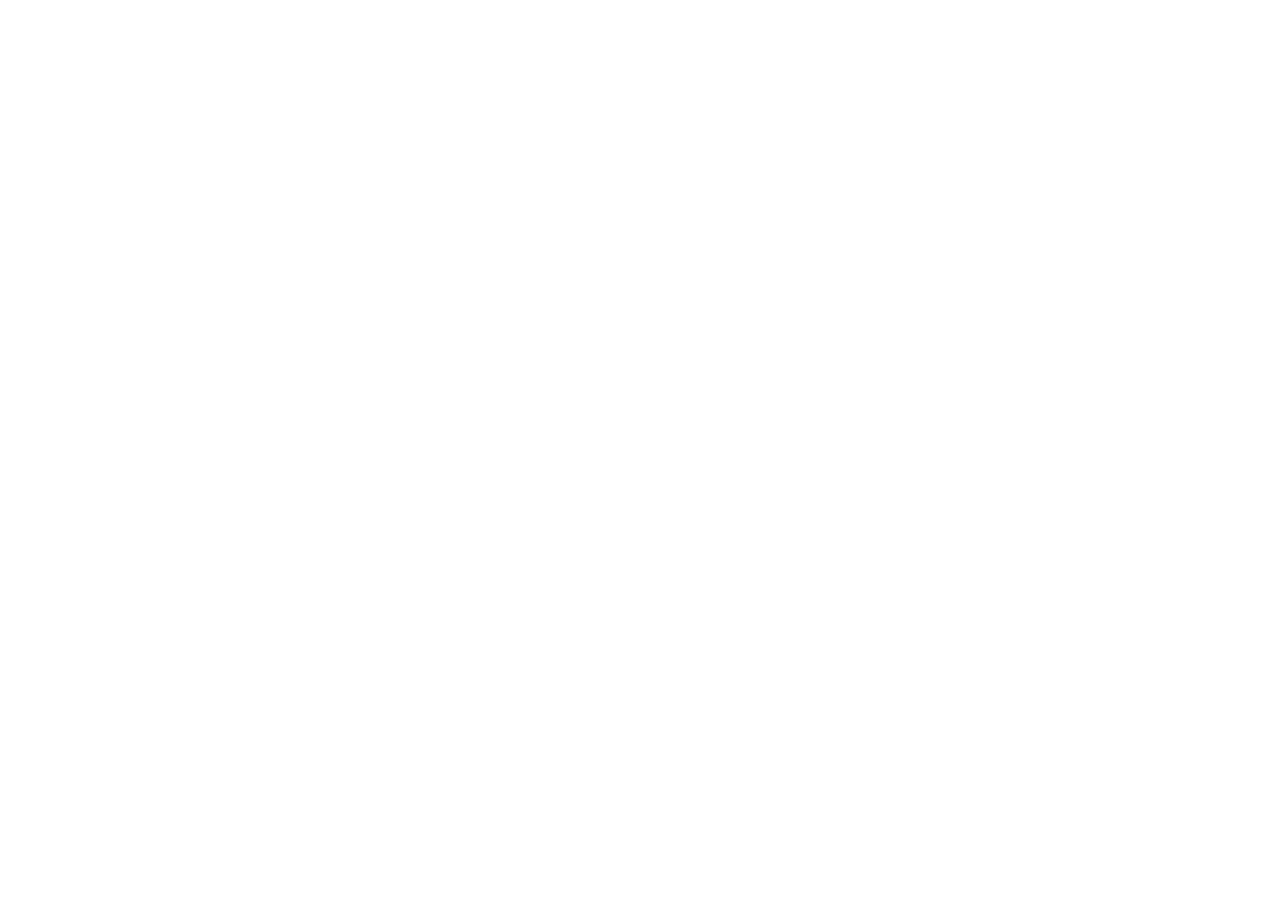
==== index.html @ 0b89da91 "init project" ====
<!DOCTYPE html>
<html lang="zh-CN">
  <head>
    <meta charset="UTF-8" />
    <meta http-equiv="X-UA-Compatible" content="IE=edge" />
    <meta name="viewport" content="width=device-width, initial-scale=1.0" />
    <title>Document</title>
  </head>
  <body></body>
</html>
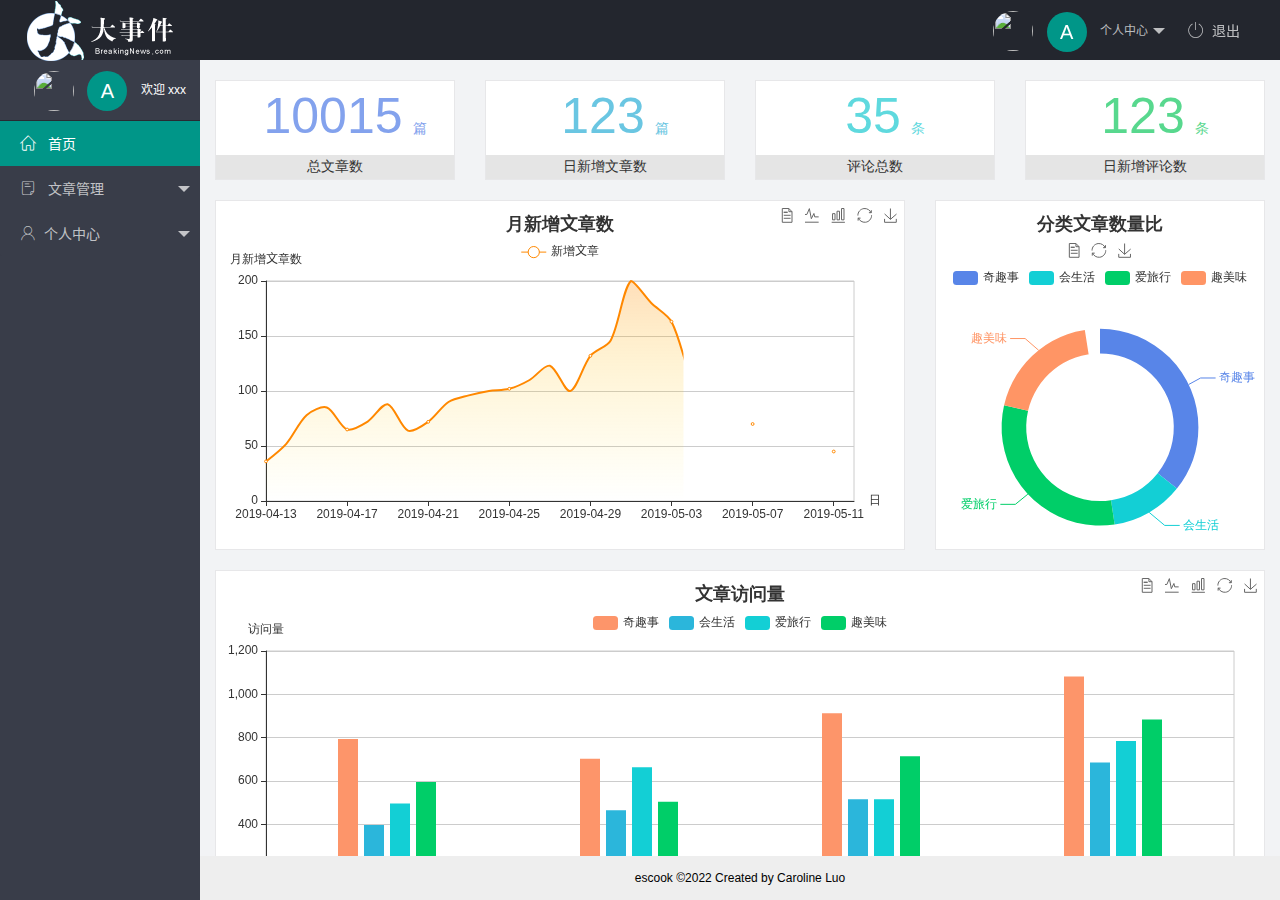
==== commit 481683a8: "完成了主页功能的开发" ====
--- a/index.html
+++ b/index.html
@@ -4,7 +4,138 @@
     <meta charset="UTF-8" />
     <meta http-equiv="X-UA-Compatible" content="IE=edge" />
     <meta name="viewport" content="width=device-width, initial-scale=1.0" />
-    <title>Document</title>
+    <title>后台主页</title>
+    <!-- 导入layui的样式表 -->
+    <link rel="stylesheet" href="./assets/lib/layui/css/layui.css" />
+    <!-- 导入字体样式表 -->
+    <link rel="stylesheet" href="./assets/fonts/iconfont.css" />
+    <!-- 导入自己的样式表 -->
+    <link rel="stylesheet" href="./assets/css/index.css" />
   </head>
-  <body></body>
+  <body>
+    <div class="layui-layout layui-layout-admin">
+      <div class="layui-header">
+        <div class="layui-logo layui-hide-xs layui-bg-black">
+          <img src=" ../../assets/images/logo.png" alt="" />
+        </div>
+        <!-- 头部区域（可配合layui 已有的水平导航） -->
+        <ul class="layui-nav layui-layout-right">
+          <li class="layui-nav-item layui-hide layui-show-md-inline-block">
+            <a href="javascript:;" class="uesrinfo">
+              <img
+                src="//tva1.sinaimg.cn/crop.0.0.118.118.180/5db11ff4gw1e77d3nqrv8j203b03cweg.jpg"
+                class="layui-nav-img"
+              />
+              <span class="text-avatar">A</span>
+              个人中心
+            </a>
+            <dl class="layui-nav-child">
+              <dd><a href="">基本资料</a></dd>
+              <dd><a href="">更换头像</a></dd>
+              <dd><a href="">重置密码</a></dd>
+            </dl>
+          </li>
+          <li class="layui-nav-item" lay-header-event="menuRight" lay-unselect>
+            <a href="javascript:;" id="btnLogout">
+              <span class="iconfont icon-tuichu"></span>退出</a
+            >
+          </li>
+        </ul>
+      </div>
+
+      <div class="layui-side layui-bg-black">
+        <div class="layui-side-scroll">
+          <!-- 给侧边栏这个区域添加一个用户头像 这里的头像不需要点击 所以不用a链接-->
+          <div class="uesrinfo">
+            <img
+              src="//tva1.sinaimg.cn/crop.0.0.118.118.180/5db11ff4gw1e77d3nqrv8j203b03cweg.jpg"
+              class="layui-nav-img"
+            />
+            <span class="text-avatar">A</span>
+            <span id="welcome">欢迎 xxx</span>
+          </div>
+          <!-- 左侧导航区域（可配合layui已有的垂直导航） -->
+          <ul class="layui-nav layui-nav-tree" lay-shrink="all">
+            <li class="layui-nav-item layui-this">
+              <a href="./home/dashboard.html" target="fm">
+                <span class="iconfont icon-home"></span>
+                首页</a
+              >
+            </li>
+            <!-- layui-nav-itemed 这个类名是默认展开的样式可以去掉之后 就会默认折叠 -->
+            <li class="layui-nav-item">
+              <a class="" href="javascript:;">
+                <span class="iconfont icon-16"></span>
+                文章管理</a
+              >
+              <dl class="layui-nav-child">
+                <dd>
+                  <a href="javascript:;">
+                    <i class="layui-icon layui-icon-app"></i>
+                    文章类别</a
+                  >
+                </dd>
+                <dd>
+                  <a href="javascript:;">
+                    <i class="layui-icon layui-icon-app"></i>
+                    文章列表</a
+                  >
+                </dd>
+                <dd>
+                  <a href="javascript:;">
+                    <i class="layui-icon layui-icon-app"></i>
+                    发布文章</a
+                  >
+                </dd>
+              </dl>
+            </li>
+            <li class="layui-nav-item">
+              <a href="javascript:;">
+                <span class="iconfont icon-user"></span>个人中心</a
+              >
+              <dl class="layui-nav-child">
+                <dd>
+                  <a href="javascript:;">
+                    <i class="layui-icon layui-icon-app"></i>
+                    基本资料</a
+                  >
+                </dd>
+                <dd>
+                  <a href="javascript:;">
+                    <i class="layui-icon layui-icon-app"></i>
+                    更换头像</a
+                  >
+                </dd>
+                <dd>
+                  <a href="javascript:;">
+                    <i class="layui-icon layui-icon-app"></i>
+                    重置密码</a
+                  >
+                </dd>
+              </dl>
+            </li>
+          </ul>
+        </div>
+      </div>
+
+      <div class="layui-body">
+        <!-- 内容主体区域 -->
+        <!-- ifram的src属性先指定一个地址 让我们一进入后台就显示首页,等之后点击别的页面 其他的url地址会覆盖指定好的-->
+        <iframe name="fm" src="./home/dashboard.html" frameborder="0"></iframe>
+      </div>
+
+      <div class="layui-footer">
+        <!-- 底部固定区域 -->
+        escook ©2022 Created by Caroline Luo
+      </div>
+    </div>
+    <!-- 导入layui的js文件 -->
+    <script src="./assets/lib/layui/layui.all.js"></script>
+    <!-- 导入JQuery -->
+    <script src="./assets/lib/jquery.js"></script>
+    <!-- 注意 只要发起ajax请求 需要拼接url地址的,就需要导入baseAPI的js文件 -->
+    <script src="./assets/js/baseAPI.js"></script>
+    <!-- 导入自己封装的js -->
+    <script src="./assets/js/index.js"></script>
+  </body>
 </html>
--- a/assets/lib/layui/css/layui.css
+++ b/assets/lib/layui/css/layui.css
@@ -0,0 +1,4629 @@
+/** layui-v2.5.5 MIT License By https://www.layui.com */
+.layui-inline,
+img {
+  display: inline-block;
+  vertical-align: middle;
+}
+h1,
+h2,
+h3,
+h4,
+h5,
+h6 {
+  font-weight: 400;
+}
+.layui-edge,
+.layui-header,
+.layui-inline,
+.layui-main {
+  position: relative;
+}
+.layui-body,
+.layui-edge,
+.layui-elip {
+  overflow: hidden;
+}
+.layui-btn,
+.layui-edge,
+.layui-inline,
+img {
+  vertical-align: middle;
+}
+.layui-btn,
+.layui-disabled,
+.layui-icon,
+.layui-unselect {
+  -moz-user-select: none;
+  -webkit-user-select: none;
+  -ms-user-select: none;
+}
+.layui-elip,
+.layui-form-checkbox span,
+.layui-form-pane .layui-form-label {
+  text-overflow: ellipsis;
+  white-space: nowrap;
+}
+.layui-breadcrumb,
+.layui-tree-btnGroup {
+  visibility: hidden;
+}
+blockquote,
+body,
+button,
+dd,
+div,
+dl,
+dt,
+form,
+h1,
+h2,
+h3,
+h4,
+h5,
+h6,
+input,
+li,
+ol,
+p,
+pre,
+td,
+textarea,
+th,
+ul {
+  margin: 0;
+  padding: 0;
+  -webkit-tap-highlight-color: rgba(0, 0, 0, 0);
+}
+a:active,
+a:hover {
+  outline: 0;
+}
+img {
+  border: none;
+}
+li {
+  list-style: none;
+}
+table {
+  border-collapse: collapse;
+  border-spacing: 0;
+}
+h4,
+h5,
+h6 {
+  font-size: 100%;
+}
+button,
+input,
+optgroup,
+option,
+select,
+textarea {
+  font-family: inherit;
+  font-size: inherit;
+  font-style: inherit;
+  font-weight: inherit;
+  outline: 0;
+}
+pre {
+  white-space: pre-wrap;
+  white-space: -moz-pre-wrap;
+  white-space: -pre-wrap;
+  white-space: -o-pre-wrap;
+  word-wrap: break-word;
+}
+body {
+  line-height: 24px;
+  font: 14px Helvetica Neue, Helvetica, PingFang SC, Tahoma, Arial, sans-serif;
+}
+hr {
+  height: 1px;
+  margin: 10px 0;
+  border: 0;
+  clear: both;
+}
+a {
+  color: #333;
+  text-decoration: none;
+}
+a:hover {
+  color: #777;
+}
+a cite {
+  font-style: normal;
+  *cursor: pointer;
+}
+.layui-border-box,
+.layui-border-box * {
+  box-sizing: border-box;
+}
+.layui-box,
+.layui-box * {
+  box-sizing: content-box;
+}
+.layui-clear {
+  clear: both;
+  *zoom: 1;
+}
+.layui-clear:after {
+  content: "\20";
+  clear: both;
+  *zoom: 1;
+  display: block;
+  height: 0;
+}
+.layui-inline {
+  *display: inline;
+  *zoom: 1;
+}
+.layui-edge {
+  display: inline-block;
+  width: 0;
+  height: 0;
+  border-width: 6px;
+  border-style: dashed;
+  border-color: transparent;
+}
+.layui-edge-top {
+  top: -4px;
+  border-bottom-color: #999;
+  border-bottom-style: solid;
+}
+.layui-edge-right {
+  border-left-color: #999;
+  border-left-style: solid;
+}
+.layui-edge-bottom {
+  top: 2px;
+  border-top-color: #999;
+  border-top-style: solid;
+}
+.layui-edge-left {
+  border-right-color: #999;
+  border-right-style: solid;
+}
+.layui-disabled,
+.layui-disabled:hover {
+  color: #d2d2d2 !important;
+  cursor: not-allowed !important;
+}
+.layui-circle {
+  border-radius: 100%;
+}
+.layui-show {
+  display: block !important;
+}
+.layui-hide {
+  display: none !important;
+}
+@font-face {
+  font-family: layui-icon;
+  src: url(../font/iconfont.eot?v=250);
+  src: url(../font/iconfont.eot?v=250#iefix) format("embedded-opentype"),
+    url(../font/iconfont.woff2?v=250) format("woff2"),
+    url(../font/iconfont.woff?v=250) format("woff"),
+    url(../font/iconfont.ttf?v=250) format("truetype"),
+    url(../font/iconfont.svg?v=250#layui-icon) format("svg");
+}
+.layui-icon {
+  font-family: layui-icon !important;
+  font-size: 16px;
+  font-style: normal;
+  -webkit-font-smoothing: antialiased;
+  -moz-osx-font-smoothing: grayscale;
+}
+.layui-icon-reply-fill:before {
+  content: "\e611";
+}
+.layui-icon-set-fill:before {
+  content: "\e614";
+}
+.layui-icon-menu-fill:before {
+  content: "\e60f";
+}
+.layui-icon-search:before {
+  content: "\e615";
+}
+.layui-icon-share:before {
+  content: "\e641";
+}
+.layui-icon-set-sm:before {
+  content: "\e620";
+}
+.layui-icon-engine:before {
+  content: "\e628";
+}
+.layui-icon-close:before {
+  content: "\1006";
+}
+.layui-icon-close-fill:before {
+  content: "\1007";
+}
+.layui-icon-chart-screen:before {
+  content: "\e629";
+}
+.layui-icon-star:before {
+  content: "\e600";
+}
+.layui-icon-circle-dot:before {
+  content: "\e617";
+}
+.layui-icon-chat:before {
+  content: "\e606";
+}
+.layui-icon-release:before {
+  content: "\e609";
+}
+.layui-icon-list:before {
+  content: "\e60a";
+}
+.layui-icon-chart:before {
+  content: "\e62c";
+}
+.layui-icon-ok-circle:before {
+  content: "\1005";
+}
+.layui-icon-layim-theme:before {
+  content: "\e61b";
+}
+.layui-icon-table:before {
+  content: "\e62d";
+}
+.layui-icon-right:before {
+  content: "\e602";
+}
+.layui-icon-left:before {
+  content: "\e603";
+}
+.layui-icon-cart-simple:before {
+  content: "\e698";
+}
+.layui-icon-face-cry:before {
+  content: "\e69c";
+}
+.layui-icon-app:before {
+  content: "\e6af";
+}
+.layui-icon-survey:before {
+  content: "\e6b2";
+}
+.layui-icon-tree:before {
+  content: "\e62e";
+}
+.layui-icon-upload-circle:before {
+  content: "\e62f";
+}
+.layui-icon-add-circle:before {
+  content: "\e61f";
+}
+.layui-icon-download-circle:before {
+  content: "\e601";
+}
+.layui-icon-templeate-1:before {
+  content: "\e630";
+}
+.layui-icon-util:before {
+  content: "\e631";
+}
+.layui-icon-face-surprised:before {
+  content: "\e664";
+}
+.layui-icon-edit:before {
+  content: "\e642";
+}
+.layui-icon-speaker:before {
+  content: "\e645";
+}
+.layui-icon-down:before {
+  content: "\e61a";
+}
+.layui-icon-file:before {
+  content: "\e621";
+}
+.layui-icon-layouts:before {
+  content: "\e632";
+}
+.layui-icon-rate-half:before {
+  content: "\e6c9";
+}
+.layui-icon-add-circle-fine:before {
+  content: "\e608";
+}
+.layui-icon-prev-circle:before {
+  content: "\e633";
+}
+.layui-icon-read:before {
+  content: "\e705";
+}
+.layui-icon-404:before {
+  content: "\e61c";
+}
+.layui-icon-carousel:before {
+  content: "\e634";
+}
+.layui-icon-help:before {
+  content: "\e607";
+}
+.layui-icon-code-circle:before {
+  content: "\e635";
+}
+.layui-icon-water:before {
+  content: "\e636";
+}
+.layui-icon-username:before {
+  content: "\e66f";
+}
+.layui-icon-find-fill:before {
+  content: "\e670";
+}
+.layui-icon-about:before {
+  content: "\e60b";
+}
+.layui-icon-location:before {
+  content: "\e715";
+}
+.layui-icon-up:before {
+  content: "\e619";
+}
+.layui-icon-pause:before {
+  content: "\e651";
+}
+.layui-icon-date:before {
+  content: "\e637";
+}
+.layui-icon-layim-uploadfile:before {
+  content: "\e61d";
+}
+.layui-icon-delete:before {
+  content: "\e640";
+}
+.layui-icon-play:before {
+  content: "\e652";
+}
+.layui-icon-top:before {
+  content: "\e604";
+}
+.layui-icon-friends:before {
+  content: "\e612";
+}
+.layui-icon-refresh-3:before {
+  content: "\e9aa";
+}
+.layui-icon-ok:before {
+  content: "\e605";
+}
+.layui-icon-layer:before {
+  content: "\e638";
+}
+.layui-icon-app-fine:before {
+  content: "\e60c";
+}
+.layui-icon-dollar:before {
+  content: "\e659";
+}
+.layui-icon-group:before {
+  content: "\e613";
+}
+.layui-icon-layim-download:before {
+  content: "\e61e";
+}
+.layui-icon-picture-fine:before {
+  content: "\e60d";
+}
+.layui-icon-link:before {
+  content: "\e64c";
+}
+.layui-icon-diamond:before {
+  content: "\e735";
+}
+.layui-icon-log:before {
+  content: "\e60e";
+}
+.layui-icon-rate-solid:before {
+  content: "\e67a";
+}
+.layui-icon-fonts-del:before {
+  content: "\e64f";
+}
+.layui-icon-unlink:before {
+  content: "\e64d";
+}
+.layui-icon-fonts-clear:before {
+  content: "\e639";
+}
+.layui-icon-triangle-r:before {
+  content: "\e623";
+}
+.layui-icon-circle:before {
+  content: "\e63f";
+}
+.layui-icon-radio:before {
+  content: "\e643";
+}
+.layui-icon-align-center:before {
+  content: "\e647";
+}
+.layui-icon-align-right:before {
+  content: "\e648";
+}
+.layui-icon-align-left:before {
+  content: "\e649";
+}
+.layui-icon-loading-1:before {
+  content: "\e63e";
+}
+.layui-icon-return:before {
+  content: "\e65c";
+}
+.layui-icon-fonts-strong:before {
+  content: "\e62b";
+}
+.layui-icon-upload:before {
+  content: "\e67c";
+}
+.layui-icon-dialogue:before {
+  content: "\e63a";
+}
+.layui-icon-video:before {
+  content: "\e6ed";
+}
+.layui-icon-headset:before {
+  content: "\e6fc";
+}
+.layui-icon-cellphone-fine:before {
+  content: "\e63b";
+}
+.layui-icon-add-1:before {
+  content: "\e654";
+}
+.layui-icon-app-b:before {
+  content: "\e650";
+}
+.layui-icon-fonts-html:before {
+  content: "\e64b";
+}
+.layui-icon-form:before {
+  content: "\e63c";
+}
+.layui-icon-cart:before {
+  content: "\e657";
+}
+.layui-icon-camera-fill:before {
+  content: "\e65d";
+}
+.layui-icon-tabs:before {
+  content: "\e62a";
+}
+.layui-icon-fonts-code:before {
+  content: "\e64e";
+}
+.layui-icon-fire:before {
+  content: "\e756";
+}
+.layui-icon-set:before {
+  content: "\e716";
+}
+.layui-icon-fonts-u:before {
+  content: "\e646";
+}
+.layui-icon-triangle-d:before {
+  content: "\e625";
+}
+.layui-icon-tips:before {
+  content: "\e702";
+}
+.layui-icon-picture:before {
+  content: "\e64a";
+}
+.layui-icon-more-vertical:before {
+  content: "\e671";
+}
+.layui-icon-flag:before {
+  content: "\e66c";
+}
+.layui-icon-loading:before {
+  content: "\e63d";
+}
+.layui-icon-fonts-i:before {
+  content: "\e644";
+}
+.layui-icon-refresh-1:before {
+  content: "\e666";
+}
+.layui-icon-rmb:before {
+  content: "\e65e";
+}
+.layui-icon-home:before {
+  content: "\e68e";
+}
+.layui-icon-user:before {
+  content: "\e770";
+}
+.layui-icon-notice:before {
+  content: "\e667";
+}
+.layui-icon-login-weibo:before {
+  content: "\e675";
+}
+.layui-icon-voice:before {
+  content: "\e688";
+}
+.layui-icon-upload-drag:before {
+  content: "\e681";
+}
+.layui-icon-login-qq:before {
+  content: "\e676";
+}
+.layui-icon-snowflake:before {
+  content: "\e6b1";
+}
+.layui-icon-file-b:before {
+  content: "\e655";
+}
+.layui-icon-template:before {
+  content: "\e663";
+}
+.layui-icon-auz:before {
+  content: "\e672";
+}
+.layui-icon-console:before {
+  content: "\e665";
+}
+.layui-icon-app:before {
+  content: "\e653";
+}
+.layui-icon-prev:before {
+  content: "\e65a";
+}
+.layui-icon-website:before {
+  content: "\e7ae";
+}
+.layui-icon-next:before {
+  content: "\e65b";
+}
+.layui-icon-component:before {
+  content: "\e857";
+}
+.layui-icon-more:before {
+  content: "\e65f";
+}
+.layui-icon-login-wechat:before {
+  content: "\e677";
+}
+.layui-icon-shrink-right:before {
+  content: "\e668";
+}
+.layui-icon-spread-left:before {
+  content: "\e66b";
+}
+.layui-icon-camera:before {
+  content: "\e660";
+}
+.layui-icon-note:before {
+  content: "\e66e";
+}
+.layui-icon-refresh:before {
+  content: "\e669";
+}
+.layui-icon-female:before {
+  content: "\e661";
+}
+.layui-icon-male:before {
+  content: "\e662";
+}
+.layui-icon-password:before {
+  content: "\e673";
+}
+.layui-icon-senior:before {
+  content: "\e674";
+}
+.layui-icon-theme:before {
+  content: "\e66a";
+}
+.layui-icon-tread:before {
+  content: "\e6c5";
+}
+.layui-icon-praise:before {
+  content: "\e6c6";
+}
+.layui-icon-star-fill:before {
+  content: "\e658";
+}
+.layui-icon-rate:before {
+  content: "\e67b";
+}
+.layui-icon-template-1:before {
+  content: "\e656";
+}
+.layui-icon-vercode:before {
+  content: "\e679";
+}
+.layui-icon-cellphone:before {
+  content: "\e678";
+}
+.layui-icon-screen-full:before {
+  content: "\e622";
+}
+.layui-icon-screen-restore:before {
+  content: "\e758";
+}
+.layui-icon-cols:before {
+  content: "\e610";
+}
+.layui-icon-export:before {
+  content: "\e67d";
+}
+.layui-icon-print:before {
+  content: "\e66d";
+}
+.layui-icon-slider:before {
+  content: "\e714";
+}
+.layui-icon-addition:before {
+  content: "\e624";
+}
+.layui-icon-subtraction:before {
+  content: "\e67e";
+}
+.layui-icon-service:before {
+  content: "\e626";
+}
+.layui-icon-transfer:before {
+  content: "\e691";
+}
+.layui-main {
+  width: 1140px;
+  margin: 0 auto;
+}
+.layui-header {
+  z-index: 1000;
+  height: 60px;
+}
+.layui-header a:hover {
+  transition: all 0.5s;
+  -webkit-transition: all 0.5s;
+}
+.layui-side {
+  position: fixed;
+  left: 0;
+  top: 0;
+  bottom: 0;
+  z-index: 999;
+  width: 200px;
+  overflow-x: hidden;
+}
+.layui-side-scroll {
+  position: relative;
+  width: 220px;
+  height: 100%;
+  overflow-x: hidden;
+}
+.layui-body {
+  position: absolute;
+  left: 200px;
+  right: 0;
+  top: 0;
+  bottom: 0;
+  z-index: 998;
+  width: auto;
+  overflow-y: auto;
+  box-sizing: border-box;
+}
+.layui-layout-body {
+  overflow: hidden;
+}
+.layui-layout-admin .layui-header {
+  background-color: #23262e;
+}
+.layui-layout-admin .layui-side {
+  top: 60px;
+  width: 200px;
+  overflow-x: hidden;
+}
+.layui-layout-admin .layui-body {
+  position: fixed;
+  top: 60px;
+  bottom: 44px;
+}
+.layui-layout-admin .layui-main {
+  width: auto;
+  margin: 0 15px;
+}
+.layui-layout-admin .layui-footer {
+  position: fixed;
+  left: 200px;
+  right: 0;
+  bottom: 0;
+  height: 44px;
+  line-height: 44px;
+  padding: 0 15px;
+  background-color: #eee;
+}
+.layui-layout-admin .layui-logo {
+  position: absolute;
+  left: 0;
+  top: 0;
+  width: 200px;
+  height: 100%;
+  line-height: 60px;
+  text-align: center;
+  color: #009688;
+  font-size: 16px;
+}
+.layui-layout-admin .layui-header .layui-nav {
+  background: 0 0;
+}
+.layui-layout-left {
+  position: absolute !important;
+  left: 200px;
+  top: 0;
+}
+.layui-layout-right {
+  position: absolute !important;
+  right: 0;
+  top: 0;
+}
+.layui-container {
+  position: relative;
+  margin: 0 auto;
+  padding: 0 15px;
+  box-sizing: border-box;
+}
+.layui-fluid {
+  position: relative;
+  margin: 0 auto;
+  padding: 0 15px;
+}
+.layui-row:after,
+.layui-row:before {
+  content: "";
+  display: block;
+  clear: both;
+}
+.layui-col-lg1,
+.layui-col-lg10,
+.layui-col-lg11,
+.layui-col-lg12,
+.layui-col-lg2,
+.layui-col-lg3,
+.layui-col-lg4,
+.layui-col-lg5,
+.layui-col-lg6,
+.layui-col-lg7,
+.layui-col-lg8,
+.layui-col-lg9,
+.layui-col-md1,
+.layui-col-md10,
+.layui-col-md11,
+.layui-col-md12,
+.layui-col-md2,
+.layui-col-md3,
+.layui-col-md4,
+.layui-col-md5,
+.layui-col-md6,
+.layui-col-md7,
+.layui-col-md8,
+.layui-col-md9,
+.layui-col-sm1,
+.layui-col-sm10,
+.layui-col-sm11,
+.layui-col-sm12,
+.layui-col-sm2,
+.layui-col-sm3,
+.layui-col-sm4,
+.layui-col-sm5,
+.layui-col-sm6,
+.layui-col-sm7,
+.layui-col-sm8,
+.layui-col-sm9,
+.layui-col-xs1,
+.layui-col-xs10,
+.layui-col-xs11,
+.layui-col-xs12,
+.layui-col-xs2,
+.layui-col-xs3,
+.layui-col-xs4,
+.layui-col-xs5,
+.layui-col-xs6,
+.layui-col-xs7,
+.layui-col-xs8,
+.layui-col-xs9 {
+  position: relative;
+  display: block;
+  box-sizing: border-box;
+}
+.layui-col-xs1,
+.layui-col-xs10,
+.layui-col-xs11,
+.layui-col-xs12,
+.layui-col-xs2,
+.layui-col-xs3,
+.layui-col-xs4,
+.layui-col-xs5,
+.layui-col-xs6,
+.layui-col-xs7,
+.layui-col-xs8,
+.layui-col-xs9 {
+  float: left;
+}
+.layui-col-xs1 {
+  width: 8.33333333%;
+}
+.layui-col-xs2 {
+  width: 16.66666667%;
+}
+.layui-col-xs3 {
+  width: 25%;
+}
+.layui-col-xs4 {
+  width: 33.33333333%;
+}
+.layui-col-xs5 {
+  width: 41.66666667%;
+}
+.layui-col-xs6 {
+  width: 50%;
+}
+.layui-col-xs7 {
+  width: 58.33333333%;
+}
+.layui-col-xs8 {
+  width: 66.66666667%;
+}
+.layui-col-xs9 {
+  width: 75%;
+}
+.layui-col-xs10 {
+  width: 83.33333333%;
+}
+.layui-col-xs11 {
+  width: 91.66666667%;
+}
+.layui-col-xs12 {
+  width: 100%;
+}
+.layui-col-xs-offset1 {
+  margin-left: 8.33333333%;
+}
+.layui-col-xs-offset2 {
+  margin-left: 16.66666667%;
+}
+.layui-col-xs-offset3 {
+  margin-left: 25%;
+}
+.layui-col-xs-offset4 {
+  margin-left: 33.33333333%;
+}
+.layui-col-xs-offset5 {
+  margin-left: 41.66666667%;
+}
+.layui-col-xs-offset6 {
+  margin-left: 50%;
+}
+.layui-col-xs-offset7 {
+  margin-left: 58.33333333%;
+}
+.layui-col-xs-offset8 {
+  margin-left: 66.66666667%;
+}
+.layui-col-xs-offset9 {
+  margin-left: 75%;
+}
+.layui-col-xs-offset10 {
+  margin-left: 83.33333333%;
+}
+.layui-col-xs-offset11 {
+  margin-left: 91.66666667%;
+}
+.layui-col-xs-offset12 {
+  margin-left: 100%;
+}
+@media screen and (max-width: 768px) {
+  .layui-hide-xs {
+    display: none !important;
+  }
+  .layui-show-xs-block {
+    display: block !important;
+  }
+  .layui-show-xs-inline {
+    display: inline !important;
+  }
+  .layui-show-xs-inline-block {
+    display: inline-block !important;
+  }
+}
+@media screen and (min-width: 768px) {
+  .layui-container {
+    width: 750px;
+  }
+  .layui-hide-sm {
+    display: none !important;
+  }
+  .layui-show-sm-block {
+    display: block !important;
+  }
+  .layui-show-sm-inline {
+    display: inline !important;
+  }
+  .layui-show-sm-inline-block {
+    display: inline-block !important;
+  }
+  .layui-col-sm1,
+  .layui-col-sm10,
+  .layui-col-sm11,
+  .layui-col-sm12,
+  .layui-col-sm2,
+  .layui-col-sm3,
+  .layui-col-sm4,
+  .layui-col-sm5,
+  .layui-col-sm6,
+  .layui-col-sm7,
+  .layui-col-sm8,
+  .layui-col-sm9 {
+    float: left;
+  }
+  .layui-col-sm1 {
+    width: 8.33333333%;
+  }
+  .layui-col-sm2 {
+    width: 16.66666667%;
+  }
+  .layui-col-sm3 {
+    width: 25%;
+  }
+  .layui-col-sm4 {
+    width: 33.33333333%;
+  }
+  .layui-col-sm5 {
+    width: 41.66666667%;
+  }
+  .layui-col-sm6 {
+    width: 50%;
+  }
+  .layui-col-sm7 {
+    width: 58.33333333%;
+  }
+  .layui-col-sm8 {
+    width: 66.66666667%;
+  }
+  .layui-col-sm9 {
+    width: 75%;
+  }
+  .layui-col-sm10 {
+    width: 83.33333333%;
+  }
+  .layui-col-sm11 {
+    width: 91.66666667%;
+  }
+  .layui-col-sm12 {
+    width: 100%;
+  }
+  .layui-col-sm-offset1 {
+    margin-left: 8.33333333%;
+  }
+  .layui-col-sm-offset2 {
+    margin-left: 16.66666667%;
+  }
+  .layui-col-sm-offset3 {
+    margin-left: 25%;
+  }
+  .layui-col-sm-offset4 {
+    margin-left: 33.33333333%;
+  }
+  .layui-col-sm-offset5 {
+    margin-left: 41.66666667%;
+  }
+  .layui-col-sm-offset6 {
+    margin-left: 50%;
+  }
+  .layui-col-sm-offset7 {
+    margin-left: 58.33333333%;
+  }
+  .layui-col-sm-offset8 {
+    margin-left: 66.66666667%;
+  }
+  .layui-col-sm-offset9 {
+    margin-left: 75%;
+  }
+  .layui-col-sm-offset10 {
+    margin-left: 83.33333333%;
+  }
+  .layui-col-sm-offset11 {
+    margin-left: 91.66666667%;
+  }
+  .layui-col-sm-offset12 {
+    margin-left: 100%;
+  }
+}
+@media screen and (min-width: 992px) {
+  .layui-container {
+    width: 970px;
+  }
+  .layui-hide-md {
+    display: none !important;
+  }
+  .layui-show-md-block {
+    display: block !important;
+  }
+  .layui-show-md-inline {
+    display: inline !important;
+  }
+  .layui-show-md-inline-block {
+    display: inline-block !important;
+  }
+  .layui-col-md1,
+  .layui-col-md10,
+  .layui-col-md11,
+  .layui-col-md12,
+  .layui-col-md2,
+  .layui-col-md3,
+  .layui-col-md4,
+  .layui-col-md5,
+  .layui-col-md6,
+  .layui-col-md7,
+  .layui-col-md8,
+  .layui-col-md9 {
+    float: left;
+  }
+  .layui-col-md1 {
+    width: 8.33333333%;
+  }
+  .layui-col-md2 {
+    width: 16.66666667%;
+  }
+  .layui-col-md3 {
+    width: 25%;
+  }
+  .layui-col-md4 {
+    width: 33.33333333%;
+  }
+  .layui-col-md5 {
+    width: 41.66666667%;
+  }
+  .layui-col-md6 {
+    width: 50%;
+  }
+  .layui-col-md7 {
+    width: 58.33333333%;
+  }
+  .layui-col-md8 {
+    width: 66.66666667%;
+  }
+  .layui-col-md9 {
+    width: 75%;
+  }
+  .layui-col-md10 {
+    width: 83.33333333%;
+  }
+  .layui-col-md11 {
+    width: 91.66666667%;
+  }
+  .layui-col-md12 {
+    width: 100%;
+  }
+  .layui-col-md-offset1 {
+    margin-left: 8.33333333%;
+  }
+  .layui-col-md-offset2 {
+    margin-left: 16.66666667%;
+  }
+  .layui-col-md-offset3 {
+    margin-left: 25%;
+  }
+  .layui-col-md-offset4 {
+    margin-left: 33.33333333%;
+  }
+  .layui-col-md-offset5 {
+    margin-left: 41.66666667%;
+  }
+  .layui-col-md-offset6 {
+    margin-left: 50%;
+  }
+  .layui-col-md-offset7 {
+    margin-left: 58.33333333%;
+  }
+  .layui-col-md-offset8 {
+    margin-left: 66.66666667%;
+  }
+  .layui-col-md-offset9 {
+    margin-left: 75%;
+  }
+  .layui-col-md-offset10 {
+    margin-left: 83.33333333%;
+  }
+  .layui-col-md-offset11 {
+    margin-left: 91.66666667%;
+  }
+  .layui-col-md-offset12 {
+    margin-left: 100%;
+  }
+}
+@media screen and (min-width: 1200px) {
+  .layui-container {
+    width: 1170px;
+  }
+  .layui-hide-lg {
+    display: none !important;
+  }
+  .layui-show-lg-block {
+    display: block !important;
+  }
+  .layui-show-lg-inline {
+    display: inline !important;
+  }
+  .layui-show-lg-inline-block {
+    display: inline-block !important;
+  }
+  .layui-col-lg1,
+  .layui-col-lg10,
+  .layui-col-lg11,
+  .layui-col-lg12,
+  .layui-col-lg2,
+  .layui-col-lg3,
+  .layui-col-lg4,
+  .layui-col-lg5,
+  .layui-col-lg6,
+  .layui-col-lg7,
+  .layui-col-lg8,
+  .layui-col-lg9 {
+    float: left;
+  }
+  .layui-col-lg1 {
+    width: 8.33333333%;
+  }
+  .layui-col-lg2 {
+    width: 16.66666667%;
+  }
+  .layui-col-lg3 {
+    width: 25%;
+  }
+  .layui-col-lg4 {
+    width: 33.33333333%;
+  }
+  .layui-col-lg5 {
+    width: 41.66666667%;
+  }
+  .layui-col-lg6 {
+    width: 50%;
+  }
+  .layui-col-lg7 {
+    width: 58.33333333%;
+  }
+  .layui-col-lg8 {
+    width: 66.66666667%;
+  }
+  .layui-col-lg9 {
+    width: 75%;
+  }
+  .layui-col-lg10 {
+    width: 83.33333333%;
+  }
+  .layui-col-lg11 {
+    width: 91.66666667%;
+  }
+  .layui-col-lg12 {
+    width: 100%;
+  }
+  .layui-col-lg-offset1 {
+    margin-left: 8.33333333%;
+  }
+  .layui-col-lg-offset2 {
+    margin-left: 16.66666667%;
+  }
+  .layui-col-lg-offset3 {
+    margin-left: 25%;
+  }
+  .layui-col-lg-offset4 {
+    margin-left: 33.33333333%;
+  }
+  .layui-col-lg-offset5 {
+    margin-left: 41.66666667%;
+  }
+  .layui-col-lg-offset6 {
+    margin-left: 50%;
+  }
+  .layui-col-lg-offset7 {
+    margin-left: 58.33333333%;
+  }
+  .layui-col-lg-offset8 {
+    margin-left: 66.66666667%;
+  }
+  .layui-col-lg-offset9 {
+    margin-left: 75%;
+  }
+  .layui-col-lg-offset10 {
+    margin-left: 83.33333333%;
+  }
+  .layui-col-lg-offset11 {
+    margin-left: 91.66666667%;
+  }
+  .layui-col-lg-offset12 {
+    margin-left: 100%;
+  }
+}
+.layui-col-space1 {
+  margin: -0.5px;
+}
+.layui-col-space1 > * {
+  padding: 0.5px;
+}
+.layui-col-space3 {
+  margin: -1.5px;
+}
+.layui-col-space3 > * {
+  padding: 1.5px;
+}
+.layui-col-space5 {
+  margin: -2.5px;
+}
+.layui-col-space5 > * {
+  padding: 2.5px;
+}
+.layui-col-space8 {
+  margin: -3.5px;
+}
+.layui-col-space8 > * {
+  padding: 3.5px;
+}
+.layui-col-space10 {
+  margin: -5px;
+}
+.layui-col-space10 > * {
+  padding: 5px;
+}
+.layui-col-space12 {
+  margin: -6px;
+}
+.layui-col-space12 > * {
+  padding: 6px;
+}
+.layui-col-space15 {
+  margin: -7.5px;
+}
+.layui-col-space15 > * {
+  padding: 7.5px;
+}
+.layui-col-space18 {
+  margin: -9px;
+}
+.layui-col-space18 > * {
+  padding: 9px;
+}
+.layui-col-space20 {
+  margin: -10px;
+}
+.layui-col-space20 > * {
+  padding: 10px;
+}
+.layui-col-space22 {
+  margin: -11px;
+}
+.layui-col-space22 > * {
+  padding: 11px;
+}
+.layui-col-space25 {
+  margin: -12.5px;
+}
+.layui-col-space25 > * {
+  padding: 12.5px;
+}
+.layui-col-space30 {
+  margin: -15px;
+}
+.layui-col-space30 > * {
+  padding: 15px;
+}
+.layui-btn,
+.layui-input,
+.layui-select,
+.layui-textarea,
+.layui-upload-button {
+  outline: 0;
+  -webkit-appearance: none;
+  transition: all 0.3s;
+  -webkit-transition: all 0.3s;
+  box-sizing: border-box;
+}
+.layui-elem-quote {
+  margin-bottom: 10px;
+  padding: 15px;
+  line-height: 22px;
+  border-left: 5px solid #009688;
+  border-radius: 0 2px 2px 0;
+  background-color: #f2f2f2;
+}
+.layui-quote-nm {
+  border-style: solid;
+  border-width: 1px 1px 1px 5px;
+  background: 0 0;
+}
+.layui-elem-field {
+  margin-bottom: 10px;
+  padding: 0;
+  border-width: 1px;
+  border-style: solid;
+}
+.layui-elem-field legend {
+  margin-left: 20px;
+  padding: 0 10px;
+  font-size: 20px;
+  font-weight: 300;
+}
+.layui-field-title {
+  margin: 10px 0 20px;
+  border-width: 1px 0 0;
+}
+.layui-field-box {
+  padding: 10px 15px;
+}
+.layui-field-title .layui-field-box {
+  padding: 10px 0;
+}
+.layui-progress {
+  position: relative;
+  height: 6px;
+  border-radius: 20px;
+  background-color: #e2e2e2;
+}
+.layui-progress-bar {
+  position: absolute;
+  left: 0;
+  top: 0;
+  width: 0;
+  max-width: 100%;
+  height: 6px;
+  border-radius: 20px;
+  text-align: right;
+  background-color: #5fb878;
+  transition: all 0.3s;
+  -webkit-transition: all 0.3s;
+}
+.layui-progress-big,
+.layui-progress-big .layui-progress-bar {
+  height: 18px;
+  line-height: 18px;
+}
+.layui-progress-text {
+  position: relative;
+  top: -20px;
+  line-height: 18px;
+  font-size: 12px;
+  color: #666;
+}
+.layui-progress-big .layui-progress-text {
+  position: static;
+  padding: 0 10px;
+  color: #fff;
+}
+.layui-collapse {
+  border-width: 1px;
+  border-style: solid;
+  border-radius: 2px;
+}
+.layui-colla-content,
+.layui-colla-item {
+  border-top-width: 1px;
+  border-top-style: solid;
+}
+.layui-colla-item:first-child {
+  border-top: none;
+}
+.layui-colla-title {
+  position: relative;
+  height: 42px;
+  line-height: 42px;
+  padding: 0 15px 0 35px;
+  color: #333;
+  background-color: #f2f2f2;
+  cursor: pointer;
+  font-size: 14px;
+  overflow: hidden;
+}
+.layui-colla-content {
+  display: none;
+  padding: 10px 15px;
+  line-height: 22px;
+  color: #666;
+}
+.layui-colla-icon {
+  position: absolute;
+  left: 15px;
+  top: 0;
+  font-size: 14px;
+}
+.layui-card {
+  margin-bottom: 15px;
+  border-radius: 2px;
+  background-color: #fff;
+  box-shadow: 0 1px 2px 0 rgba(0, 0, 0, 0.05);
+}
+.layui-card:last-child {
+  margin-bottom: 0;
+}
+.layui-card-header {
+  position: relative;
+  height: 42px;
+  line-height: 42px;
+  padding: 0 15px;
+  border-bottom: 1px solid #f6f6f6;
+  color: #333;
+  border-radius: 2px 2px 0 0;
+  font-size: 14px;
+}
+.layui-bg-black,
+.layui-bg-blue,
+.layui-bg-cyan,
+.layui-bg-green,
+.layui-bg-orange,
+.layui-bg-red {
+  color: #fff !important;
+}
+.layui-card-body {
+  position: relative;
+  padding: 10px 15px;
+  line-height: 24px;
+}
+.layui-card-body[pad15] {
+  padding: 15px;
+}
+.layui-card-body[pad20] {
+  padding: 20px;
+}
+.layui-card-body .layui-table {
+  margin: 5px 0;
+}
+.layui-card .layui-tab {
+  margin: 0;
+}
+.layui-panel-window {
+  position: relative;
+  padding: 15px;
+  border-radius: 0;
+  border-top: 5px solid #e6e6e6;
+  background-color: #fff;
+}
+.layui-auxiliar-moving {
+  position: fixed;
+  left: 0;
+  right: 0;
+  top: 0;
+  bottom: 0;
+  width: 100%;
+  height: 100%;
+  background: 0 0;
+  z-index: 9999999999;
+}
+.layui-form-label,
+.layui-form-mid,
+.layui-form-select,
+.layui-input-block,
+.layui-input-inline,
+.layui-textarea {
+  position: relative;
+}
+.layui-bg-red {
+  background-color: #ff5722 !important;
+}
+.layui-bg-orange {
+  background-color: #ffb800 !important;
+}
+.layui-bg-green {
+  background-color: #009688 !important;
+}
+.layui-bg-cyan {
+  background-color: #2f4056 !important;
+}
+.layui-bg-blue {
+  background-color: #1e9fff !important;
+}
+.layui-bg-black {
+  background-color: #393d49 !important;
+}
+.layui-bg-gray {
+  background-color: #eee !important;
+  color: #666 !important;
+}
+.layui-badge-rim,
+.layui-colla-content,
+.layui-colla-item,
+.layui-collapse,
+.layui-elem-field,
+.layui-form-pane .layui-form-item[pane],
+.layui-form-pane .layui-form-label,
+.layui-input,
+.layui-layedit,
+.layui-layedit-tool,
+.layui-quote-nm,
+.layui-select,
+.layui-tab-bar,
+.layui-tab-card,
+.layui-tab-title,
+.layui-tab-title .layui-this:after,
+.layui-textarea {
+  border-color: #e6e6e6;
+}
+.layui-timeline-item:before,
+hr {
+  background-color: #e6e6e6;
+}
+.layui-text {
+  line-height: 22px;
+  font-size: 14px;
+  color: #666;
+}
+.layui-text h1,
+.layui-text h2,
+.layui-text h3 {
+  font-weight: 500;
+  color: #333;
+}
+.layui-text h1 {
+  font-size: 30px;
+}
+.layui-text h2 {
+  font-size: 24px;
+}
+.layui-text h3 {
+  font-size: 18px;
+}
+.layui-text a:not(.layui-btn) {
+  color: #01aaed;
+}
+.layui-text a:not(.layui-btn):hover {
+  text-decoration: underline;
+}
+.layui-text ul {
+  padding: 5px 0 5px 15px;
+}
+.layui-text ul li {
+  margin-top: 5px;
+  list-style-type: disc;
+}
+.layui-text em,
+.layui-word-aux {
+  color: #999 !important;
+  padding: 0 5px !important;
+}
+.layui-btn {
+  display: inline-block;
+  height: 38px;
+  line-height: 38px;
+  padding: 0 18px;
+  background-color: #009688;
+  color: #fff;
+  white-space: nowrap;
+  text-align: center;
+  font-size: 14px;
+  border: none;
+  border-radius: 2px;
+  cursor: pointer;
+}
+.layui-btn:hover {
+  opacity: 0.8;
+  filter: alpha(opacity=80);
+  color: #fff;
+}
+.layui-btn:active {
+  opacity: 1;
+  filter: alpha(opacity=100);
+}
+.layui-btn + .layui-btn {
+  margin-left: 10px;
+}
+.layui-btn-container {
+  font-size: 0;
+}
+.layui-btn-container .layui-btn {
+  margin-right: 10px;
+  margin-bottom: 10px;
+}
+.layui-btn-container .layui-btn + .layui-btn {
+  margin-left: 0;
+}
+.layui-table .layui-btn-container .layui-btn {
+  margin-bottom: 9px;
+}
+.layui-btn-radius {
+  border-radius: 100px;
+}
+.layui-btn .layui-icon {
+  margin-right: 3px;
+  font-size: 18px;
+  vertical-align: bottom;
+  vertical-align: middle\9;
+}
+.layui-btn-primary {
+  border: 1px solid #c9c9c9;
+  background-color: #fff;
+  color: #555;
+}
+.layui-btn-primary:hover {
+  border-color: #009688;
+  color: #333;
+}
+.layui-btn-normal {
+  background-color: #1e9fff;
+}
+.layui-btn-warm {
+  background-color: #ffb800;
+}
+.layui-btn-danger {
+  background-color: #ff5722;
+}
+.layui-btn-checked {
+  background-color: #5fb878;
+}
+.layui-btn-disabled,
+.layui-btn-disabled:active,
+.layui-btn-disabled:hover {
+  border: 1px solid #e6e6e6;
+  background-color: #fbfbfb;
+  color: #c9c9c9;
+  cursor: not-allowed;
+  opacity: 1;
+}
+.layui-btn-lg {
+  height: 44px;
+  line-height: 44px;
+  padding: 0 25px;
+  font-size: 16px;
+}
+.layui-btn-sm {
+  height: 30px;
+  line-height: 30px;
+  padding: 0 10px;
+  font-size: 12px;
+}
+.layui-btn-sm i {
+  font-size: 16px !important;
+}
+.layui-btn-xs {
+  height: 22px;
+  line-height: 22px;
+  padding: 0 5px;
+  font-size: 12px;
+}
+.layui-btn-xs i {
+  font-size: 14px !important;
+}
+.layui-btn-group {
+  display: inline-block;
+  vertical-align: middle;
+  font-size: 0;
+}
+.layui-btn-group .layui-btn {
+  margin-left: 0 !important;
+  margin-right: 0 !important;
+  border-left: 1px solid rgba(255, 255, 255, 0.5);
+  border-radius: 0;
+}
+.layui-btn-group .layui-btn-primary {
+  border-left: none;
+}
+.layui-btn-group .layui-btn-primary:hover {
+  border-color: #c9c9c9;
+  color: #009688;
+}
+.layui-btn-group .layui-btn:first-child {
+  border-left: none;
+  border-radius: 2px 0 0 2px;
+}
+.layui-btn-group .layui-btn-primary:first-child {
+  border-left: 1px solid #c9c9c9;
+}
+.layui-btn-group .layui-btn:last-child {
+  border-radius: 0 2px 2px 0;
+}
+.layui-btn-group .layui-btn + .layui-btn {
+  margin-left: 0;
+}
+.layui-btn-group + .layui-btn-group {
+  margin-left: 10px;
+}
+.layui-btn-fluid {
+  width: 100%;
+}
+.layui-input,
+.layui-select,
+.layui-textarea {
+  height: 38px;
+  line-height: 1.3;
+  line-height: 38px\9;
+  border-width: 1px;
+  border-style: solid;
+  background-color: #fff;
+  border-radius: 2px;
+}
+.layui-input::-webkit-input-placeholder,
+.layui-select::-webkit-input-placeholder,
+.layui-textarea::-webkit-input-placeholder {
+  line-height: 1.3;
+}
+.layui-input,
+.layui-textarea {
+  display: block;
+  width: 100%;
+  padding-left: 10px;
+}
+.layui-input:hover,
+.layui-textarea:hover {
+  border-color: #d2d2d2 !important;
+}
+.layui-input:focus,
+.layui-textarea:focus {
+  border-color: #c9c9c9 !important;
+}
+.layui-textarea {
+  min-height: 100px;
+  height: auto;
+  line-height: 20px;
+  padding: 6px 10px;
+  resize: vertical;
+}
+.layui-select {
+  padding: 0 10px;
+}
+.layui-form input[type="checkbox"],
+.layui-form input[type="radio"],
+.layui-form select {
+  display: none;
+}
+.layui-form [lay-ignore] {
+  display: initial;
+}
+.layui-form-item {
+  margin-bottom: 15px;
+  clear: both;
+  *zoom: 1;
+}
+.layui-form-item:after {
+  content: "\20";
+  clear: both;
+  *zoom: 1;
+  display: block;
+  height: 0;
+}
+.layui-form-label {
+  float: left;
+  display: block;
+  padding: 9px 15px;
+  width: 80px;
+  font-weight: 400;
+  line-height: 20px;
+  text-align: right;
+}
+.layui-form-label-col {
+  display: block;
+  float: none;
+  padding: 9px 0;
+  line-height: 20px;
+  text-align: left;
+}
+.layui-form-item .layui-inline {
+  margin-bottom: 5px;
+  margin-right: 10px;
+}
+.layui-input-block {
+  margin-left: 110px;
+  min-height: 36px;
+}
+.layui-input-inline {
+  display: inline-block;
+  vertical-align: middle;
+}
+.layui-form-item .layui-input-inline {
+  float: left;
+  width: 190px;
+  margin-right: 10px;
+}
+.layui-form-text .layui-input-inline {
+  width: auto;
+}
+.layui-form-mid {
+  float: left;
+  display: block;
+  padding: 9px 0 !important;
+  line-height: 20px;
+  margin-right: 10px;
+}
+.layui-form-danger + .layui-form-select .layui-input,
+.layui-form-danger:focus {
+  border-color: #ff5722 !important;
+}
+.layui-form-select .layui-input {
+  padding-right: 30px;
+  cursor: pointer;
+}
+.layui-form-select .layui-edge {
+  position: absolute;
+  right: 10px;
+  top: 50%;
+  margin-top: -3px;
+  cursor: pointer;
+  border-width: 6px;
+  border-top-color: #c2c2c2;
+  border-top-style: solid;
+  transition: all 0.3s;
+  -webkit-transition: all 0.3s;
+}
+.layui-form-select dl {
+  display: none;
+  position: absolute;
+  left: 0;
+  top: 42px;
+  padding: 5px 0;
+  z-index: 899;
+  min-width: 100%;
+  border: 1px solid #d2d2d2;
+  max-height: 300px;
+  overflow-y: auto;
+  background-color: #fff;
+  border-radius: 2px;
+  box-shadow: 0 2px 4px rgba(0, 0, 0, 0.12);
+  box-sizing: border-box;
+}
+.layui-form-select dl dd,
+.layui-form-select dl dt {
+  padding: 0 10px;
+  line-height: 36px;
+  white-space: nowrap;
+  overflow: hidden;
+  text-overflow: ellipsis;
+}
+.layui-form-select dl dt {
+  font-size: 12px;
+  color: #999;
+}
+.layui-form-select dl dd {
+  cursor: pointer;
+}
+.layui-form-select dl dd:hover {
+  background-color: #f2f2f2;
+  -webkit-transition: 0.5s all;
+  transition: 0.5s all;
+}
+.layui-form-select .layui-select-group dd {
+  padding-left: 20px;
+}
+.layui-form-select dl dd.layui-select-tips {
+  padding-left: 10px !important;
+  color: #999;
+}
+.layui-form-select dl dd.layui-this {
+  background-color: #5fb878;
+  color: #fff;
+}
+.layui-form-checkbox,
+.layui-form-select dl dd.layui-disabled {
+  background-color: #fff;
+}
+.layui-form-selected dl {
+  display: block;
+}
+.layui-form-checkbox,
+.layui-form-checkbox *,
+.layui-form-switch {
+  display: inline-block;
+  vertical-align: middle;
+}
+.layui-form-selected .layui-edge {
+  margin-top: -9px;
+  -webkit-transform: rotate(180deg);
+  transform: rotate(180deg);
+  margin-top: -3px\9;
+}
+:root .layui-form-selected .layui-edge {
+  margin-top: -9px\0 / IE9;
+}
+.layui-form-selectup dl {
+  top: auto;
+  bottom: 42px;
+}
+.layui-select-none {
+  margin: 5px 0;
+  text-align: center;
+  color: #999;
+}
+.layui-select-disabled .layui-disabled {
+  border-color: #eee !important;
+}
+.layui-select-disabled .layui-edge {
+  border-top-color: #d2d2d2;
+}
+.layui-form-checkbox {
+  position: relative;
+  height: 30px;
+  line-height: 30px;
+  margin-right: 10px;
+  padding-right: 30px;
+  cursor: pointer;
+  font-size: 0;
+  -webkit-transition: 0.1s linear;
+  transition: 0.1s linear;
+  box-sizing: border-box;
+}
+.layui-form-checkbox span {
+  padding: 0 10px;
+  height: 100%;
+  font-size: 14px;
+  border-radius: 2px 0 0 2px;
+  background-color: #d2d2d2;
+  color: #fff;
+  overflow: hidden;
+}
+.layui-form-checkbox:hover span {
+  background-color: #c2c2c2;
+}
+.layui-form-checkbox i {
+  position: absolute;
+  right: 0;
+  top: 0;
+  width: 30px;
+  height: 28px;
+  border: 1px solid #d2d2d2;
+  border-left: none;
+  border-radius: 0 2px 2px 0;
+  color: #fff;
+  font-size: 20px;
+  text-align: center;
+}
+.layui-form-checkbox:hover i {
+  border-color: #c2c2c2;
+  color: #c2c2c2;
+}
+.layui-form-checked,
+.layui-form-checked:hover {
+  border-color: #5fb878;
+}
+.layui-form-checked span,
+.layui-form-checked:hover span {
+  background-color: #5fb878;
+}
+.layui-form-checked i,
+.layui-form-checked:hover i {
+  color: #5fb878;
+}
+.layui-form-item .layui-form-checkbox {
+  margin-top: 4px;
+}
+.layui-form-checkbox[lay-skin="primary"] {
+  height: auto !important;
+  line-height: normal !important;
+  min-width: 18px;
+  min-height: 18px;
+  border: none !important;
+  margin-right: 0;
+  padding-left: 28px;
+  padding-right: 0;
+  background: 0 0;
+}
+.layui-form-checkbox[lay-skin="primary"] span {
+  padding-left: 0;
+  padding-right: 15px;
+  line-height: 18px;
+  background: 0 0;
+  color: #666;
+}
+.layui-form-checkbox[lay-skin="primary"] i {
+  right: auto;
+  left: 0;
+  width: 16px;
+  height: 16px;
+  line-height: 16px;
+  border: 1px solid #d2d2d2;
+  font-size: 12px;
+  border-radius: 2px;
+  background-color: #fff;
+  -webkit-transition: 0.1s linear;
+  transition: 0.1s linear;
+}
+.layui-form-checkbox[lay-skin="primary"]:hover i {
+  border-color: #5fb878;
+  color: #fff;
+}
+.layui-form-checked[lay-skin="primary"] i {
+  border-color: #5fb878 !important;
+  background-color: #5fb878;
+  color: #fff;
+}
+.layui-checkbox-disbaled[lay-skin="primary"] span {
+  background: 0 0 !important;
+  color: #c2c2c2;
+}
+.layui-checkbox-disbaled[lay-skin="primary"]:hover i {
+  border-color: #d2d2d2;
+}
+.layui-form-item .layui-form-checkbox[lay-skin="primary"] {
+  margin-top: 10px;
+}
+.layui-form-switch {
+  position: relative;
+  height: 22px;
+  line-height: 22px;
+  min-width: 35px;
+  padding: 0 5px;
+  margin-top: 8px;
+  border: 1px solid #d2d2d2;
+  border-radius: 20px;
+  cursor: pointer;
+  background-color: #fff;
+  -webkit-transition: 0.1s linear;
+  transition: 0.1s linear;
+}
+.layui-form-switch i {
+  position: absolute;
+  left: 5px;
+  top: 3px;
+  width: 16px;
+  height: 16px;
+  border-radius: 20px;
+  background-color: #d2d2d2;
+  -webkit-transition: 0.1s linear;
+  transition: 0.1s linear;
+}
+.layui-form-switch em {
+  position: relative;
+  top: 0;
+  width: 25px;
+  margin-left: 21px;
+  padding: 0 !important;
+  text-align: center !important;
+  color: #999 !important;
+  font-style: normal !important;
+  font-size: 12px;
+}
+.layui-form-onswitch {
+  border-color: #5fb878;
+  background-color: #5fb878;
+}
+.layui-checkbox-disbaled,
+.layui-checkbox-disbaled i {
+  border-color: #e2e2e2 !important;
+}
+.layui-form-onswitch i {
+  left: 100%;
+  margin-left: -21px;
+  background-color: #fff;
+}
+.layui-form-onswitch em {
+  margin-left: 5px;
+  margin-right: 21px;
+  color: #fff !important;
+}
+.layui-checkbox-disbaled span {
+  background-color: #e2e2e2 !important;
+}
+.layui-checkbox-disbaled:hover i {
+  color: #fff !important;
+}
+[lay-radio] {
+  display: none;
+}
+.layui-form-radio,
+.layui-form-radio * {
+  display: inline-block;
+  vertical-align: middle;
+}
+.layui-form-radio {
+  line-height: 28px;
+  margin: 6px 10px 0 0;
+  padding-right: 10px;
+  cursor: pointer;
+  font-size: 0;
+}
+.layui-form-radio * {
+  font-size: 14px;
+}
+.layui-form-radio > i {
+  margin-right: 8px;
+  font-size: 22px;
+  color: #c2c2c2;
+}
+.layui-form-radio > i:hover,
+.layui-form-radioed > i {
+  color: #5fb878;
+}
+.layui-radio-disbaled > i {
+  color: #e2e2e2 !important;
+}
+.layui-form-pane .layui-form-label {
+  width: 110px;
+  padding: 8px 15px;
+  height: 38px;
+  line-height: 20px;
+  border-width: 1px;
+  border-style: solid;
+  border-radius: 2px 0 0 2px;
+  text-align: center;
+  background-color: #fbfbfb;
+  overflow: hidden;
+  box-sizing: border-box;
+}
+.layui-form-pane .layui-input-inline {
+  margin-left: -1px;
+}
+.layui-form-pane .layui-input-block {
+  margin-left: 110px;
+  left: -1px;
+}
+.layui-form-pane .layui-input {
+  border-radius: 0 2px 2px 0;
+}
+.layui-form-pane .layui-form-text .layui-form-label {
+  float: none;
+  width: 100%;
+  border-radius: 2px;
+  box-sizing: border-box;
+  text-align: left;
+}
+.layui-form-pane .layui-form-text .layui-input-inline {
+  display: block;
+  margin: 0;
+  top: -1px;
+  clear: both;
+}
+.layui-form-pane .layui-form-text .layui-input-block {
+  margin: 0;
+  left: 0;
+  top: -1px;
+}
+.layui-form-pane .layui-form-text .layui-textarea {
+  min-height: 100px;
+  border-radius: 0 0 2px 2px;
+}
+.layui-form-pane .layui-form-checkbox {
+  margin: 4px 0 4px 10px;
+}
+.layui-form-pane .layui-form-radio,
+.layui-form-pane .layui-form-switch {
+  margin-top: 6px;
+  margin-left: 10px;
+}
+.layui-form-pane .layui-form-item[pane] {
+  position: relative;
+  border-width: 1px;
+  border-style: solid;
+}
+.layui-form-pane .layui-form-item[pane] .layui-form-label {
+  position: absolute;
+  left: 0;
+  top: 0;
+  height: 100%;
+  border-width: 0 1px 0 0;
+}
+.layui-form-pane .layui-form-item[pane] .layui-input-inline {
+  margin-left: 110px;
+}
+@media screen and (max-width: 450px) {
+  .layui-form-item .layui-form-label {
+    text-overflow: ellipsis;
+    overflow: hidden;
+    white-space: nowrap;
+  }
+  .layui-form-item .layui-inline {
+    display: block;
+    margin-right: 0;
+    margin-bottom: 20px;
+    clear: both;
+  }
+  .layui-form-item .layui-inline:after {
+    content: "\20";
+    clear: both;
+    display: block;
+    height: 0;
+  }
+  .layui-form-item .layui-input-inline {
+    display: block;
+    float: none;
+    left: -3px;
+    width: auto;
+    margin: 0 0 10px 112px;
+  }
+  .layui-form-item .layui-input-inline + .layui-form-mid {
+    margin-left: 110px;
+    top: -5px;
+    padding: 0;
+  }
+  .layui-form-item .layui-form-checkbox {
+    margin-right: 5px;
+    margin-bottom: 5px;
+  }
+}
+.layui-layedit {
+  border-width: 1px;
+  border-style: solid;
+  border-radius: 2px;
+}
+.layui-layedit-tool {
+  padding: 3px 5px;
+  border-bottom-width: 1px;
+  border-bottom-style: solid;
+  font-size: 0;
+}
+.layedit-tool-fixed {
+  position: fixed;
+  top: 0;
+  border-top: 1px solid #e2e2e2;
+}
+.layui-layedit-tool .layedit-tool-mid,
+.layui-layedit-tool .layui-icon {
+  display: inline-block;
+  vertical-align: middle;
+  text-align: center;
+  font-size: 14px;
+}
+.layui-layedit-tool .layui-icon {
+  position: relative;
+  width: 32px;
+  height: 30px;
+  line-height: 30px;
+  margin: 3px 5px;
+  color: #777;
+  cursor: pointer;
+  border-radius: 2px;
+}
+.layui-layedit-tool .layui-icon:hover {
+  color: #393d49;
+}
+.layui-layedit-tool .layui-icon:active {
+  color: #000;
+}
+.layui-layedit-tool .layedit-tool-active {
+  background-color: #e2e2e2;
+  color: #000;
+}
+.layui-layedit-tool .layui-disabled,
+.layui-layedit-tool .layui-disabled:hover {
+  color: #d2d2d2;
+  cursor: not-allowed;
+}
+.layui-layedit-tool .layedit-tool-mid {
+  width: 1px;
+  height: 18px;
+  margin: 0 10px;
+  background-color: #d2d2d2;
+}
+.layedit-tool-html {
+  width: 50px !important;
+  font-size: 30px !important;
+}
+.layedit-tool-b,
+.layedit-tool-code,
+.layedit-tool-help {
+  font-size: 16px !important;
+}
+.layedit-tool-d,
+.layedit-tool-face,
+.layedit-tool-image,
+.layedit-tool-unlink {
+  font-size: 18px !important;
+}
+.layedit-tool-image input {
+  position: absolute;
+  font-size: 0;
+  left: 0;
+  top: 0;
+  width: 100%;
+  height: 100%;
+  opacity: 0.01;
+  filter: Alpha(opacity=1);
+  cursor: pointer;
+}
+.layui-layedit-iframe iframe {
+  display: block;
+  width: 100%;
+}
+#LAY_layedit_code {
+  overflow: hidden;
+}
+.layui-laypage {
+  display: inline-block;
+  *display: inline;
+  *zoom: 1;
+  vertical-align: middle;
+  margin: 10px 0;
+  font-size: 0;
+}
+.layui-laypage > a:first-child,
+.layui-laypage > a:first-child em {
+  border-radius: 2px 0 0 2px;
+}
+.layui-laypage > a:last-child,
+.layui-laypage > a:last-child em {
+  border-radius: 0 2px 2px 0;
+}
+.layui-laypage > :first-child {
+  margin-left: 0 !important;
+}
+.layui-laypage > :last-child {
+  margin-right: 0 !important;
+}
+.layui-laypage a,
+.layui-laypage button,
+.layui-laypage input,
+.layui-laypage select,
+.layui-laypage span {
+  border: 1px solid #e2e2e2;
+}
+.layui-laypage a,
+.layui-laypage span {
+  display: inline-block;
+  *display: inline;
+  *zoom: 1;
+  vertical-align: middle;
+  padding: 0 15px;
+  height: 28px;
+  line-height: 28px;
+  margin: 0 -1px 5px 0;
+  background-color: #fff;
+  color: #333;
+  font-size: 12px;
+}
+.layui-flow-more a *,
+.layui-laypage input,
+.layui-table-view select[lay-ignore] {
+  display: inline-block;
+}
+.layui-laypage a:hover {
+  color: #009688;
+}
+.layui-laypage em {
+  font-style: normal;
+}
+.layui-laypage .layui-laypage-spr {
+  color: #999;
+  font-weight: 700;
+}
+.layui-laypage a {
+  text-decoration: none;
+}
+.layui-laypage .layui-laypage-curr {
+  position: relative;
+}
+.layui-laypage .layui-laypage-curr em {
+  position: relative;
+  color: #fff;
+}
+.layui-laypage .layui-laypage-curr .layui-laypage-em {
+  position: absolute;
+  left: -1px;
+  top: -1px;
+  padding: 1px;
+  width: 100%;
+  height: 100%;
+  background-color: #009688;
+}
+.layui-laypage-em {
+  border-radius: 2px;
+}
+.layui-laypage-next em,
+.layui-laypage-prev em {
+  font-family: Sim sun;
+  font-size: 16px;
+}
+.layui-laypage .layui-laypage-count,
+.layui-laypage .layui-laypage-limits,
+.layui-laypage .layui-laypage-refresh,
+.layui-laypage .layui-laypage-skip {
+  margin-left: 10px;
+  margin-right: 10px;
+  padding: 0;
+  border: none;
+}
+.layui-laypage .layui-laypage-limits,
+.layui-laypage .layui-laypage-refresh {
+  vertical-align: top;
+}
+.layui-laypage .layui-laypage-refresh i {
+  font-size: 18px;
+  cursor: pointer;
+}
+.layui-laypage select {
+  height: 22px;
+  padding: 3px;
+  border-radius: 2px;
+  cursor: pointer;
+}
+.layui-laypage .layui-laypage-skip {
+  height: 30px;
+  line-height: 30px;
+  color: #999;
+}
+.layui-laypage button,
+.layui-laypage input {
+  height: 30px;
+  line-height: 30px;
+  border-radius: 2px;
+  vertical-align: top;
+  background-color: #fff;
+  box-sizing: border-box;
+}
+.layui-laypage input {
+  width: 40px;
+  margin: 0 10px;
+  padding: 0 3px;
+  text-align: center;
+}
+.layui-laypage input:focus,
+.layui-laypage select:focus {
+  border-color: #009688 !important;
+}
+.layui-laypage button {
+  margin-left: 10px;
+  padding: 0 10px;
+  cursor: pointer;
+}
+.layui-table,
+.layui-table-view {
+  margin: 10px 0;
+}
+.layui-flow-more {
+  margin: 10px 0;
+  text-align: center;
+  color: #999;
+  font-size: 14px;
+}
+.layui-flow-more a {
+  height: 32px;
+  line-height: 32px;
+}
+.layui-flow-more a * {
+  vertical-align: top;
+}
+.layui-flow-more a cite {
+  padding: 0 20px;
+  border-radius: 3px;
+  background-color: #eee;
+  color: #333;
+  font-style: normal;
+}
+.layui-flow-more a cite:hover {
+  opacity: 0.8;
+}
+.layui-flow-more a i {
+  font-size: 30px;
+  color: #737383;
+}
+.layui-table {
+  width: 100%;
+  background-color: #fff;
+  color: #666;
+}
+.layui-table tr {
+  transition: all 0.3s;
+  -webkit-transition: all 0.3s;
+}
+.layui-table th {
+  text-align: left;
+  font-weight: 400;
+}
+.layui-table tbody tr:hover,
+.layui-table thead tr,
+.layui-table-click,
+.layui-table-header,
+.layui-table-hover,
+.layui-table-mend,
+.layui-table-patch,
+.layui-table-tool,
+.layui-table-total,
+.layui-table-total tr,
+.layui-table[lay-even] tr:nth-child(even) {
+  background-color: #f2f2f2;
+}
+.layui-table td,
+.layui-table th,
+.layui-table-col-set,
+.layui-table-fixed-r,
+.layui-table-grid-down,
+.layui-table-header,
+.layui-table-page,
+.layui-table-tips-main,
+.layui-table-tool,
+.layui-table-total,
+.layui-table-view,
+.layui-table[lay-skin="line"],
+.layui-table[lay-skin="row"] {
+  border-width: 1px;
+  border-style: solid;
+  border-color: #e6e6e6;
+}
+.layui-table td,
+.layui-table th {
+  position: relative;
+  padding: 9px 15px;
+  min-height: 20px;
+  line-height: 20px;
+  font-size: 14px;
+}
+.layui-table[lay-skin="line"] td,
+.layui-table[lay-skin="line"] th {
+  border-width: 0 0 1px;
+}
+.layui-table[lay-skin="row"] td,
+.layui-table[lay-skin="row"] th {
+  border-width: 0 1px 0 0;
+}
+.layui-table[lay-skin="nob"] td,
+.layui-table[lay-skin="nob"] th {
+  border: none;
+}
+.layui-table img {
+  max-width: 100px;
+}
+.layui-table[lay-size="lg"] td,
+.layui-table[lay-size="lg"] th {
+  padding: 15px 30px;
+}
+.layui-table-view .layui-table[lay-size="lg"] .layui-table-cell {
+  height: 40px;
+  line-height: 40px;
+}
+.layui-table[lay-size="sm"] td,
+.layui-table[lay-size="sm"] th {
+  font-size: 12px;
+  padding: 5px 10px;
+}
+.layui-table-view .layui-table[lay-size="sm"] .layui-table-cell {
+  height: 20px;
+  line-height: 20px;
+}
+.layui-table[lay-data] {
+  display: none;
+}
+.layui-table-box {
+  position: relative;
+  overflow: hidden;
+}
+.layui-table-view .layui-table {
+  position: relative;
+  width: auto;
+  margin: 0;
+}
+.layui-table-view .layui-table[lay-skin="line"] {
+  border-width: 0 1px 0 0;
+}
+.layui-table-view .layui-table[lay-skin="row"] {
+  border-width: 0 0 1px;
+}
+.layui-table-view .layui-table td,
+.layui-table-view .layui-table th {
+  padding: 5px 0;
+  border-top: none;
+  border-left: none;
+}
+.layui-table-view .layui-table th.layui-unselect .layui-table-cell span {
+  cursor: pointer;
+}
+.layui-table-view .layui-table td {
+  cursor: default;
+}
+.layui-table-view .layui-table td[data-edit="text"] {
+  cursor: text;
+}
+.layui-table-view .layui-form-checkbox[lay-skin="primary"] i {
+  width: 18px;
+  height: 18px;
+}
+.layui-table-view .layui-form-radio {
+  line-height: 0;
+  padding: 0;
+}
+.layui-table-view .layui-form-radio > i {
+  margin: 0;
+  font-size: 20px;
+}
+.layui-table-init {
+  position: absolute;
+  left: 0;
+  top: 0;
+  width: 100%;
+  height: 100%;
+  text-align: center;
+  z-index: 110;
+}
+.layui-table-init .layui-icon {
+  position: absolute;
+  left: 50%;
+  top: 50%;
+  margin: -15px 0 0 -15px;
+  font-size: 30px;
+  color: #c2c2c2;
+}
+.layui-table-header {
+  border-width: 0 0 1px;
+  overflow: hidden;
+}
+.layui-table-header .layui-table {
+  margin-bottom: -1px;
+}
+.layui-table-tool .layui-inline[lay-event] {
+  position: relative;
+  width: 26px;
+  height: 26px;
+  padding: 5px;
+  line-height: 16px;
+  margin-right: 10px;
+  text-align: center;
+  color: #333;
+  border: 1px solid #ccc;
+  cursor: pointer;
+  -webkit-transition: 0.5s all;
+  transition: 0.5s all;
+}
+.layui-table-tool .layui-inline[lay-event]:hover {
+  border: 1px solid #999;
+}
+.layui-table-tool-temp {
+  padding-right: 120px;
+}
+.layui-table-tool-self {
+  position: absolute;
+  right: 17px;
+  top: 10px;
+}
+.layui-table-tool .layui-table-tool-self .layui-inline[lay-event] {
+  margin: 0 0 0 10px;
+}
+.layui-table-tool-panel {
+  position: absolute;
+  top: 29px;
+  left: -1px;
+  padding: 5px 0;
+  min-width: 150px;
+  min-height: 40px;
+  border: 1px solid #d2d2d2;
+  text-align: left;
+  overflow-y: auto;
+  background-color: #fff;
+  box-shadow: 0 2px 4px rgba(0, 0, 0, 0.12);
+}
+.layui-table-cell,
+.layui-table-tool-panel li {
+  overflow: hidden;
+  text-overflow: ellipsis;
+  white-space: nowrap;
+}
+.layui-table-tool-panel li {
+  padding: 0 10px;
+  line-height: 30px;
+  -webkit-transition: 0.5s all;
+  transition: 0.5s all;
+}
+.layui-table-tool-panel li .layui-form-checkbox[lay-skin="primary"] {
+  width: 100%;
+  padding-left: 28px;
+}
+.layui-table-tool-panel li:hover {
+  background-color: #f2f2f2;
+}
+.layui-table-tool-panel li .layui-form-checkbox[lay-skin="primary"] i {
+  position: absolute;
+  left: 0;
+  top: 0;
+}
+.layui-table-tool-panel li .layui-form-checkbox[lay-skin="primary"] span {
+  padding: 0;
+}
+.layui-table-tool .layui-table-tool-self .layui-table-tool-panel {
+  left: auto;
+  right: -1px;
+}
+.layui-table-col-set {
+  position: absolute;
+  right: 0;
+  top: 0;
+  width: 20px;
+  height: 100%;
+  border-width: 0 0 0 1px;
+  background-color: #fff;
+}
+.layui-table-sort {
+  width: 10px;
+  height: 20px;
+  margin-left: 5px;
+  cursor: pointer !important;
+}
+.layui-table-sort .layui-edge {
+  position: absolute;
+  left: 5px;
+  border-width: 5px;
+}
+.layui-table-sort .layui-table-sort-asc {
+  top: 3px;
+  border-top: none;
+  border-bottom-style: solid;
+  border-bottom-color: #b2b2b2;
+}
+.layui-table-sort .layui-table-sort-asc:hover {
+  border-bottom-color: #666;
+}
+.layui-table-sort .layui-table-sort-desc {
+  bottom: 5px;
+  border-bottom: none;
+  border-top-style: solid;
+  border-top-color: #b2b2b2;
+}
+.layui-table-sort .layui-table-sort-desc:hover {
+  border-top-color: #666;
+}
+.layui-table-sort[lay-sort="asc"] .layui-table-sort-asc {
+  border-bottom-color: #000;
+}
+.layui-table-sort[lay-sort="desc"] .layui-table-sort-desc {
+  border-top-color: #000;
+}
+.layui-table-cell {
+  height: 28px;
+  line-height: 28px;
+  padding: 0 15px;
+  position: relative;
+  box-sizing: border-box;
+}
+.layui-table-cell .layui-form-checkbox[lay-skin="primary"] {
+  top: -1px;
+  padding: 0;
+}
+.layui-table-cell .layui-table-link {
+  color: #01aaed;
+}
+.laytable-cell-checkbox,
+.laytable-cell-numbers,
+.laytable-cell-radio,
+.laytable-cell-space {
+  padding: 0;
+  text-align: center;
+}
+.layui-table-body {
+  position: relative;
+  overflow: auto;
+  margin-right: -1px;
+  margin-bottom: -1px;
+}
+.layui-table-body .layui-none {
+  line-height: 26px;
+  padding: 15px;
+  text-align: center;
+  color: #999;
+}
+.layui-table-fixed {
+  position: absolute;
+  left: 0;
+  top: 0;
+  z-index: 101;
+}
+.layui-table-fixed .layui-table-body {
+  overflow: hidden;
+}
+.layui-table-fixed-l {
+  box-shadow: 0 -1px 8px rgba(0, 0, 0, 0.08);
+}
+.layui-table-fixed-r {
+  left: auto;
+  right: -1px;
+  border-width: 0 0 0 1px;
+  box-shadow: -1px 0 8px rgba(0, 0, 0, 0.08);
+}
+.layui-table-fixed-r .layui-table-header {
+  position: relative;
+  overflow: visible;
+}
+.layui-table-mend {
+  position: absolute;
+  right: -49px;
+  top: 0;
+  height: 100%;
+  width: 50px;
+}
+.layui-table-tool {
+  position: relative;
+  z-index: 890;
+  width: 100%;
+  min-height: 50px;
+  line-height: 30px;
+  padding: 10px 15px;
+  border-width: 0 0 1px;
+}
+.layui-table-tool .layui-btn-container {
+  margin-bottom: -10px;
+}
+.layui-table-page,
+.layui-table-total {
+  border-width: 1px 0 0;
+  margin-bottom: -1px;
+  overflow: hidden;
+}
+.layui-table-page {
+  position: relative;
+  width: 100%;
+  padding: 7px 7px 0;
+  height: 41px;
+  font-size: 12px;
+  white-space: nowrap;
+}
+.layui-table-page > div {
+  height: 26px;
+}
+.layui-table-page .layui-laypage {
+  margin: 0;
+}
+.layui-table-page .layui-laypage a,
+.layui-table-page .layui-laypage span {
+  height: 26px;
+  line-height: 26px;
+  margin-bottom: 10px;
+  border: none;
+  background: 0 0;
+}
+.layui-table-page .layui-laypage a,
+.layui-table-page .layui-laypage span.layui-laypage-curr {
+  padding: 0 12px;
+}
+.layui-table-page .layui-laypage span {
+  margin-left: 0;
+  padding: 0;
+}
+.layui-table-page .layui-laypage .layui-laypage-prev {
+  margin-left: -7px !important;
+}
+.layui-table-page .layui-laypage .layui-laypage-curr .layui-laypage-em {
+  left: 0;
+  top: 0;
+  padding: 0;
+}
+.layui-table-page .layui-laypage button,
+.layui-table-page .layui-laypage input {
+  height: 26px;
+  line-height: 26px;
+}
+.layui-table-page .layui-laypage input {
+  width: 40px;
+}
+.layui-table-page .layui-laypage button {
+  padding: 0 10px;
+}
+.layui-table-page select {
+  height: 18px;
+}
+.layui-table-patch .layui-table-cell {
+  padding: 0;
+  width: 30px;
+}
+.layui-table-edit {
+  position: absolute;
+  left: 0;
+  top: 0;
+  width: 100%;
+  height: 100%;
+  padding: 0 14px 1px;
+  border-radius: 0;
+  box-shadow: 1px 1px 20px rgba(0, 0, 0, 0.15);
+}
+.layui-table-edit:focus {
+  border-color: #5fb878 !important;
+}
+select.layui-table-edit {
+  padding: 0 0 0 10px;
+  border-color: #c9c9c9;
+}
+.layui-table-view .layui-form-checkbox,
+.layui-table-view .layui-form-radio,
+.layui-table-view .layui-form-switch {
+  top: 0;
+  margin: 0;
+  box-sizing: content-box;
+}
+.layui-table-view .layui-form-checkbox {
+  top: -1px;
+  height: 26px;
+  line-height: 26px;
+}
+.layui-table-view .layui-form-checkbox i {
+  height: 26px;
+}
+.layui-table-grid .layui-table-cell {
+  overflow: visible;
+}
+.layui-table-grid-down {
+  position: absolute;
+  top: 0;
+  right: 0;
+  width: 26px;
+  height: 100%;
+  padding: 5px 0;
+  border-width: 0 0 0 1px;
+  text-align: center;
+  background-color: #fff;
+  color: #999;
+  cursor: pointer;
+}
+.layui-table-grid-down .layui-icon {
+  position: absolute;
+  top: 50%;
+  left: 50%;
+  margin: -8px 0 0 -8px;
+}
+.layui-table-grid-down:hover {
+  background-color: #fbfbfb;
+}
+body .layui-table-tips .layui-layer-content {
+  background: 0 0;
+  padding: 0;
+  box-shadow: 0 1px 6px rgba(0, 0, 0, 0.12);
+}
+.layui-table-tips-main {
+  margin: -44px 0 0 -1px;
+  max-height: 150px;
+  padding: 8px 15px;
+  font-size: 14px;
+  overflow-y: scroll;
+  background-color: #fff;
+  color: #666;
+}
+.layui-table-tips-c {
+  position: absolute;
+  right: -3px;
+  top: -13px;
+  width: 20px;
+  height: 20px;
+  padding: 3px;
+  cursor: pointer;
+  background-color: #666;
+  border-radius: 50%;
+  color: #fff;
+}
+.layui-table-tips-c:hover {
+  background-color: #777;
+}
+.layui-table-tips-c:before {
+  position: relative;
+  right: -2px;
+}
+.layui-upload-file {
+  display: none !important;
+  opacity: 0.01;
+  filter: Alpha(opacity=1);
+}
+.layui-upload-drag,
+.layui-upload-form,
+.layui-upload-wrap {
+  display: inline-block;
+}
+.layui-upload-list {
+  margin: 10px 0;
+}
+.layui-upload-choose {
+  padding: 0 10px;
+  color: #999;
+}
+.layui-upload-drag {
+  position: relative;
+  padding: 30px;
+  border: 1px dashed #e2e2e2;
+  background-color: #fff;
+  text-align: center;
+  cursor: pointer;
+  color: #999;
+}
+.layui-upload-drag .layui-icon {
+  font-size: 50px;
+  color: #009688;
+}
+.layui-upload-drag[lay-over] {
+  border-color: #009688;
+}
+.layui-upload-iframe {
+  position: absolute;
+  width: 0;
+  height: 0;
+  border: 0;
+  visibility: hidden;
+}
+.layui-upload-wrap {
+  position: relative;
+  vertical-align: middle;
+}
+.layui-upload-wrap .layui-upload-file {
+  display: block !important;
+  position: absolute;
+  left: 0;
+  top: 0;
+  z-index: 10;
+  font-size: 100px;
+  width: 100%;
+  height: 100%;
+  opacity: 0.01;
+  filter: Alpha(opacity=1);
+  cursor: pointer;
+}
+.layui-transfer-active,
+.layui-transfer-box {
+  display: inline-block;
+  vertical-align: middle;
+}
+.layui-transfer-box,
+.layui-transfer-header,
+.layui-transfer-search {
+  border-width: 0;
+  border-style: solid;
+  border-color: #e6e6e6;
+}
+.layui-transfer-box {
+  position: relative;
+  border-width: 1px;
+  width: 200px;
+  height: 360px;
+  border-radius: 2px;
+  background-color: #fff;
+}
+.layui-transfer-box .layui-form-checkbox {
+  width: 100%;
+  margin: 0 !important;
+}
+.layui-transfer-header {
+  height: 38px;
+  line-height: 38px;
+  padding: 0 10px;
+  border-bottom-width: 1px;
+}
+.layui-transfer-search {
+  position: relative;
+  padding: 10px;
+  border-bottom-width: 1px;
+}
+.layui-transfer-search .layui-input {
+  height: 32px;
+  padding-left: 30px;
+  font-size: 12px;
+}
+.layui-transfer-search .layui-icon-search {
+  position: absolute;
+  left: 20px;
+  top: 50%;
+  margin-top: -8px;
+  color: #666;
+}
+.layui-transfer-active {
+  margin: 0 15px;
+}
+.layui-transfer-active .layui-btn {
+  display: block;
+  margin: 0;
+  padding: 0 15px;
+  background-color: #5fb878;
+  border-color: #5fb878;
+  color: #fff;
+}
+.layui-transfer-active .layui-btn-disabled {
+  background-color: #fbfbfb;
+  border-color: #e6e6e6;
+  color: #c9c9c9;
+}
+.layui-transfer-active .layui-btn:first-child {
+  margin-bottom: 15px;
+}
+.layui-transfer-active .layui-btn .layui-icon {
+  margin: 0;
+  font-size: 14px !important;
+}
+.layui-transfer-data {
+  padding: 5px 0;
+  overflow: auto;
+}
+.layui-transfer-data li {
+  height: 32px;
+  line-height: 32px;
+  padding: 0 10px;
+}
+.layui-transfer-data li:hover {
+  background-color: #f2f2f2;
+  transition: 0.5s all;
+}
+.layui-transfer-data .layui-none {
+  padding: 15px 10px;
+  text-align: center;
+  color: #999;
+}
+.layui-nav {
+  position: relative;
+  padding: 0 20px;
+  background-color: #393d49;
+  color: #fff;
+  border-radius: 2px;
+  font-size: 0;
+  box-sizing: border-box;
+}
+.layui-nav * {
+  font-size: 14px;
+}
+.layui-nav .layui-nav-item {
+  position: relative;
+  display: inline-block;
+  *display: inline;
+  *zoom: 1;
+  vertical-align: middle;
+  line-height: 60px;
+}
+.layui-nav .layui-nav-item a {
+  display: block;
+  padding: 0 20px;
+  color: #fff;
+  color: rgba(255, 255, 255, 0.7);
+  transition: all 0.3s;
+  -webkit-transition: all 0.3s;
+}
+.layui-nav .layui-this:after,
+.layui-nav-bar,
+.layui-nav-tree .layui-nav-itemed:after {
+  position: absolute;
+  left: 0;
+  top: 0;
+  width: 0;
+  height: 5px;
+  background-color: #5fb878;
+  transition: all 0.2s;
+  -webkit-transition: all 0.2s;
+}
+.layui-nav-bar {
+  z-index: 1000;
+}
+.layui-nav .layui-nav-item a:hover,
+.layui-nav .layui-this a {
+  color: #fff;
+}
+.layui-nav .layui-this:after {
+  content: "";
+  top: auto;
+  bottom: 0;
+  width: 100%;
+}
+.layui-nav-img {
+  width: 30px;
+  height: 30px;
+  margin-right: 10px;
+  border-radius: 50%;
+}
+.layui-nav .layui-nav-more {
+  content: "";
+  width: 0;
+  height: 0;
+  border-style: solid dashed dashed;
+  border-color: #fff transparent transparent;
+  overflow: hidden;
+  cursor: pointer;
+  transition: all 0.2s;
+  -webkit-transition: all 0.2s;
+  position: absolute;
+  top: 50%;
+  right: 3px;
+  margin-top: -3px;
+  border-width: 6px;
+  border-top-color: rgba(255, 255, 255, 0.7);
+}
+.layui-nav .layui-nav-mored,
+.layui-nav-itemed > a .layui-nav-more {
+  margin-top: -9px;
+  border-style: dashed dashed solid;
+  border-color: transparent transparent #fff;
+}
+.layui-nav-child {
+  display: none;
+  position: absolute;
+  left: 0;
+  top: 65px;
+  min-width: 100%;
+  line-height: 36px;
+  padding: 5px 0;
+  box-shadow: 0 2px 4px rgba(0, 0, 0, 0.12);
+  border: 1px solid #d2d2d2;
+  background-color: #fff;
+  z-index: 100;
+  border-radius: 2px;
+  white-space: nowrap;
+}
+.layui-nav .layui-nav-child a {
+  color: #333;
+}
+.layui-nav .layui-nav-child a:hover {
+  background-color: #f2f2f2;
+  color: #000;
+}
+.layui-nav-child dd {
+  position: relative;
+}
+.layui-nav .layui-nav-child dd.layui-this a,
+.layui-nav-child dd.layui-this {
+  background-color: #5fb878;
+  color: #fff;
+}
+.layui-nav-child dd.layui-this:after {
+  display: none;
+}
+.layui-nav-tree {
+  width: 200px;
+  padding: 0;
+}
+.layui-nav-tree .layui-nav-item {
+  display: block;
+  width: 100%;
+  line-height: 45px;
+}
+.layui-nav-tree .layui-nav-item a {
+  position: relative;
+  height: 45px;
+  line-height: 45px;
+  text-overflow: ellipsis;
+  overflow: hidden;
+  white-space: nowrap;
+}
+.layui-nav-tree .layui-nav-item a:hover {
+  background-color: #4e5465;
+}
+.layui-nav-tree .layui-nav-bar {
+  width: 5px;
+  height: 0;
+  background-color: #009688;
+}
+.layui-nav-tree .layui-nav-child dd.layui-this,
+.layui-nav-tree .layui-nav-child dd.layui-this a,
+.layui-nav-tree .layui-this,
+.layui-nav-tree .layui-this > a,
+.layui-nav-tree .layui-this > a:hover {
+  background-color: #009688;
+  color: #fff;
+}
+.layui-nav-tree .layui-this:after {
+  display: none;
+}
+.layui-nav-itemed > a,
+.layui-nav-tree .layui-nav-title a,
+.layui-nav-tree .layui-nav-title a:hover {
+  color: #fff !important;
+}
+.layui-nav-tree .layui-nav-child {
+  position: relative;
+  z-index: 0;
+  top: 0;
+  border: none;
+  box-shadow: none;
+}
+.layui-nav-tree .layui-nav-child a {
+  height: 40px;
+  line-height: 40px;
+  color: #fff;
+  color: rgba(255, 255, 255, 0.7);
+}
+.layui-nav-tree .layui-nav-child,
+.layui-nav-tree .layui-nav-child a:hover {
+  background: 0 0;
+  color: #fff;
+}
+.layui-nav-tree .layui-nav-more {
+  right: 10px;
+}
+.layui-nav-itemed > .layui-nav-child {
+  display: block;
+  padding: 0;
+  background-color: rgba(0, 0, 0, 0.3) !important;
+}
+.layui-nav-itemed > .layui-nav-child > .layui-this > .layui-nav-child {
+  display: block;
+}
+.layui-nav-side {
+  position: fixed;
+  top: 0;
+  bottom: 0;
+  left: 0;
+  overflow-x: hidden;
+  z-index: 999;
+}
+.layui-bg-blue .layui-nav-bar,
+.layui-bg-blue .layui-nav-itemed:after,
+.layui-bg-blue .layui-this:after {
+  background-color: #93d1ff;
+}
+.layui-bg-blue .layui-nav-child dd.layui-this {
+  background-color: #1e9fff;
+}
+.layui-bg-blue .layui-nav-itemed > a,
+.layui-nav-tree.layui-bg-blue .layui-nav-title a,
+.layui-nav-tree.layui-bg-blue .layui-nav-title a:hover {
+  background-color: #007ddb !important;
+}
+.layui-breadcrumb {
+  font-size: 0;
+}
+.layui-breadcrumb > * {
+  font-size: 14px;
+}
+.layui-breadcrumb a {
+  color: #999 !important;
+}
+.layui-breadcrumb a:hover {
+  color: #5fb878 !important;
+}
+.layui-breadcrumb a cite {
+  color: #666;
+  font-style: normal;
+}
+.layui-breadcrumb span[lay-separator] {
+  margin: 0 10px;
+  color: #999;
+}
+.layui-tab {
+  margin: 10px 0;
+  text-align: left !important;
+}
+.layui-tab[overflow] > .layui-tab-title {
+  overflow: hidden;
+}
+.layui-tab-title {
+  position: relative;
+  left: 0;
+  height: 40px;
+  white-space: nowrap;
+  font-size: 0;
+  border-bottom-width: 1px;
+  border-bottom-style: solid;
+  transition: all 0.2s;
+  -webkit-transition: all 0.2s;
+}
+.layui-tab-title li {
+  display: inline-block;
+  *display: inline;
+  *zoom: 1;
+  vertical-align: middle;
+  font-size: 14px;
+  transition: all 0.2s;
+  -webkit-transition: all 0.2s;
+  position: relative;
+  line-height: 40px;
+  min-width: 65px;
+  padding: 0 15px;
+  text-align: center;
+  cursor: pointer;
+}
+.layui-tab-title li a {
+  display: block;
+}
+.layui-tab-title .layui-this {
+  color: #000;
+}
+.layui-tab-title .layui-this:after {
+  position: absolute;
+  left: 0;
+  top: 0;
+  content: "";
+  width: 100%;
+  height: 41px;
+  border-width: 1px;
+  border-style: solid;
+  border-bottom-color: #fff;
+  border-radius: 2px 2px 0 0;
+  box-sizing: border-box;
+  pointer-events: none;
+}
+.layui-tab-bar {
+  position: absolute;
+  right: 0;
+  top: 0;
+  z-index: 10;
+  width: 30px;
+  height: 39px;
+  line-height: 39px;
+  border-width: 1px;
+  border-style: solid;
+  border-radius: 2px;
+  text-align: center;
+  background-color: #fff;
+  cursor: pointer;
+}
+.layui-tab-bar .layui-icon {
+  position: relative;
+  display: inline-block;
+  top: 3px;
+  transition: all 0.3s;
+  -webkit-transition: all 0.3s;
+}
+.layui-tab-item {
+  display: none;
+}
+.layui-tab-more {
+  padding-right: 30px;
+  height: auto !important;
+  white-space: normal !important;
+}
+.layui-tab-more li.layui-this:after {
+  border-bottom-color: #e2e2e2;
+  border-radius: 2px;
+}
+.layui-tab-more .layui-tab-bar .layui-icon {
+  top: -2px;
+  top: 3px\9;
+  -webkit-transform: rotate(180deg);
+  transform: rotate(180deg);
+}
+:root .layui-tab-more .layui-tab-bar .layui-icon {
+  top: -2px\0 / IE9;
+}
+.layui-tab-content {
+  padding: 10px;
+}
+.layui-tab-title li .layui-tab-close {
+  position: relative;
+  display: inline-block;
+  width: 18px;
+  height: 18px;
+  line-height: 20px;
+  margin-left: 8px;
+  top: 1px;
+  text-align: center;
+  font-size: 14px;
+  color: #c2c2c2;
+  transition: all 0.2s;
+  -webkit-transition: all 0.2s;
+}
+.layui-tab-title li .layui-tab-close:hover {
+  border-radius: 2px;
+  background-color: #ff5722;
+  color: #fff;
+}
+.layui-tab-brief > .layui-tab-title .layui-this {
+  color: #009688;
+}
+.layui-tab-brief > .layui-tab-more li.layui-this:after,
+.layui-tab-brief > .layui-tab-title .layui-this:after {
+  border: none;
+  border-radius: 0;
+  border-bottom: 2px solid #5fb878;
+}
+.layui-tab-brief[overflow] > .layui-tab-title .layui-this:after {
+  top: -1px;
+}
+.layui-tab-card {
+  border-width: 1px;
+  border-style: solid;
+  border-radius: 2px;
+  box-shadow: 0 2px 5px 0 rgba(0, 0, 0, 0.1);
+}
+.layui-tab-card > .layui-tab-title {
+  background-color: #f2f2f2;
+}
+.layui-tab-card > .layui-tab-title li {
+  margin-right: -1px;
+  margin-left: -1px;
+}
+.layui-tab-card > .layui-tab-title .layui-this {
+  background-color: #fff;
+}
+.layui-tab-card > .layui-tab-title .layui-this:after {
+  border-top: none;
+  border-width: 1px;
+  border-bottom-color: #fff;
+}
+.layui-tab-card > .layui-tab-title .layui-tab-bar {
+  height: 40px;
+  line-height: 40px;
+  border-radius: 0;
+  border-top: none;
+  border-right: none;
+}
+.layui-tab-card > .layui-tab-more .layui-this {
+  background: 0 0;
+  color: #5fb878;
+}
+.layui-tab-card > .layui-tab-more .layui-this:after {
+  border: none;
+}
+.layui-timeline {
+  padding-left: 5px;
+}
+.layui-timeline-item {
+  position: relative;
+  padding-bottom: 20px;
+}
+.layui-timeline-axis {
+  position: absolute;
+  left: -5px;
+  top: 0;
+  z-index: 10;
+  width: 20px;
+  height: 20px;
+  line-height: 20px;
+  background-color: #fff;
+  color: #5fb878;
+  border-radius: 50%;
+  text-align: center;
+  cursor: pointer;
+}
+.layui-timeline-axis:hover {
+  color: #ff5722;
+}
+.layui-timeline-item:before {
+  content: "";
+  position: absolute;
+  left: 5px;
+  top: 0;
+  z-index: 0;
+  width: 1px;
+  height: 100%;
+}
+.layui-timeline-item:last-child:before {
+  display: none;
+}
+.layui-timeline-item:first-child:before {
+  display: block;
+}
+.layui-timeline-content {
+  padding-left: 25px;
+}
+.layui-timeline-title {
+  position: relative;
+  margin-bottom: 10px;
+}
+.layui-badge,
+.layui-badge-dot,
+.layui-badge-rim {
+  position: relative;
+  display: inline-block;
+  padding: 0 6px;
+  font-size: 12px;
+  text-align: center;
+  background-color: #ff5722;
+  color: #fff;
+  border-radius: 2px;
+}
+.layui-badge {
+  height: 18px;
+  line-height: 18px;
+}
+.layui-badge-dot {
+  width: 8px;
+  height: 8px;
+  padding: 0;
+  border-radius: 50%;
+}
+.layui-badge-rim {
+  height: 18px;
+  line-height: 18px;
+  border-width: 1px;
+  border-style: solid;
+  background-color: #fff;
+  color: #666;
+}
+.layui-btn .layui-badge,
+.layui-btn .layui-badge-dot {
+  margin-left: 5px;
+}
+.layui-nav .layui-badge,
+.layui-nav .layui-badge-dot {
+  position: absolute;
+  top: 50%;
+  margin: -8px 6px 0;
+}
+.layui-tab-title .layui-badge,
+.layui-tab-title .layui-badge-dot {
+  left: 5px;
+  top: -2px;
+}
+.layui-carousel {
+  position: relative;
+  left: 0;
+  top: 0;
+  background-color: #f8f8f8;
+}
+.layui-carousel > [carousel-item] {
+  position: relative;
+  width: 100%;
+  height: 100%;
+  overflow: hidden;
+}
+.layui-carousel > [carousel-item]:before {
+  position: absolute;
+  content: "\e63d";
+  left: 50%;
+  top: 50%;
+  width: 100px;
+  line-height: 20px;
+  margin: -10px 0 0 -50px;
+  text-align: center;
+  color: #c2c2c2;
+  font-family: layui-icon !important;
+  font-size: 30px;
+  font-style: normal;
+  -webkit-font-smoothing: antialiased;
+  -moz-osx-font-smoothing: grayscale;
+}
+.layui-carousel > [carousel-item] > * {
+  display: none;
+  position: absolute;
+  left: 0;
+  top: 0;
+  width: 100%;
+  height: 100%;
+  background-color: #f8f8f8;
+  transition-duration: 0.3s;
+  -webkit-transition-duration: 0.3s;
+}
+.layui-carousel-updown > * {
+  -webkit-transition: 0.3s ease-in-out up;
+  transition: 0.3s ease-in-out up;
+}
+.layui-carousel-arrow {
+  display: none\9;
+  opacity: 0;
+  position: absolute;
+  left: 10px;
+  top: 50%;
+  margin-top: -18px;
+  width: 36px;
+  height: 36px;
+  line-height: 36px;
+  text-align: center;
+  font-size: 20px;
+  border: 0;
+  border-radius: 50%;
+  background-color: rgba(0, 0, 0, 0.2);
+  color: #fff;
+  -webkit-transition-duration: 0.3s;
+  transition-duration: 0.3s;
+  cursor: pointer;
+}
+.layui-carousel-arrow[lay-type="add"] {
+  left: auto !important;
+  right: 10px;
+}
+.layui-carousel:hover .layui-carousel-arrow[lay-type="add"],
+.layui-carousel[lay-arrow="always"] .layui-carousel-arrow[lay-type="add"] {
+  right: 20px;
+}
+.layui-carousel[lay-arrow="always"] .layui-carousel-arrow {
+  opacity: 1;
+  left: 20px;
+}
+.layui-carousel[lay-arrow="none"] .layui-carousel-arrow {
+  display: none;
+}
+.layui-carousel-arrow:hover,
+.layui-carousel-ind ul:hover {
+  background-color: rgba(0, 0, 0, 0.35);
+}
+.layui-carousel:hover .layui-carousel-arrow {
+  display: block\9;
+  opacity: 1;
+  left: 20px;
+}
+.layui-carousel-ind {
+  position: relative;
+  top: -35px;
+  width: 100%;
+  line-height: 0 !important;
+  text-align: center;
+  font-size: 0;
+}
+.layui-carousel[lay-indicator="outside"] {
+  margin-bottom: 30px;
+}
+.layui-carousel[lay-indicator="outside"] .layui-carousel-ind {
+  top: 10px;
+}
+.layui-carousel[lay-indicator="outside"] .layui-carousel-ind ul {
+  background-color: rgba(0, 0, 0, 0.5);
+}
+.layui-carousel[lay-indicator="none"] .layui-carousel-ind {
+  display: none;
+}
+.layui-carousel-ind ul {
+  display: inline-block;
+  padding: 5px;
+  background-color: rgba(0, 0, 0, 0.2);
+  border-radius: 10px;
+  -webkit-transition-duration: 0.3s;
+  transition-duration: 0.3s;
+}
+.layui-carousel-ind li {
+  display: inline-block;
+  width: 10px;
+  height: 10px;
+  margin: 0 3px;
+  font-size: 14px;
+  background-color: #e2e2e2;
+  background-color: rgba(255, 255, 255, 0.5);
+  border-radius: 50%;
+  cursor: pointer;
+  -webkit-transition-duration: 0.3s;
+  transition-duration: 0.3s;
+}
+.layui-carousel-ind li:hover {
+  background-color: rgba(255, 255, 255, 0.7);
+}
+.layui-carousel-ind li.layui-this {
+  background-color: #fff;
+}
+.layui-carousel > [carousel-item] > .layui-carousel-next,
+.layui-carousel > [carousel-item] > .layui-carousel-prev,
+.layui-carousel > [carousel-item] > .layui-this {
+  display: block;
+}
+.layui-carousel > [carousel-item] > .layui-this {
+  left: 0;
+}
+.layui-carousel > [carousel-item] > .layui-carousel-prev {
+  left: -100%;
+}
+.layui-carousel > [carousel-item] > .layui-carousel-next {
+  left: 100%;
+}
+.layui-carousel > [carousel-item] > .layui-carousel-next.layui-carousel-left,
+.layui-carousel > [carousel-item] > .layui-carousel-prev.layui-carousel-right {
+  left: 0;
+}
+.layui-carousel > [carousel-item] > .layui-this.layui-carousel-left {
+  left: -100%;
+}
+.layui-carousel > [carousel-item] > .layui-this.layui-carousel-right {
+  left: 100%;
+}
+.layui-carousel[lay-anim="updown"] .layui-carousel-arrow {
+  left: 50% !important;
+  top: 20px;
+  margin: 0 0 0 -18px;
+}
+.layui-carousel[lay-anim="updown"] > [carousel-item] > *,
+.layui-carousel[lay-anim="fade"] > [carousel-item] > * {
+  left: 0 !important;
+}
+.layui-carousel[lay-anim="updown"] .layui-carousel-arrow[lay-type="add"] {
+  top: auto !important;
+  bottom: 20px;
+}
+.layui-carousel[lay-anim="updown"] .layui-carousel-ind {
+  position: absolute;
+  top: 50%;
+  right: 20px;
+  width: auto;
+  height: auto;
+}
+.layui-carousel[lay-anim="updown"] .layui-carousel-ind ul {
+  padding: 3px 5px;
+}
+.layui-carousel[lay-anim="updown"] .layui-carousel-ind li {
+  display: block;
+  margin: 6px 0;
+}
+.layui-carousel[lay-anim="updown"] > [carousel-item] > .layui-this {
+  top: 0;
+}
+.layui-carousel[lay-anim="updown"] > [carousel-item] > .layui-carousel-prev {
+  top: -100%;
+}
+.layui-carousel[lay-anim="updown"] > [carousel-item] > .layui-carousel-next {
+  top: 100%;
+}
+.layui-carousel[lay-anim="updown"]
+  > [carousel-item]
+  > .layui-carousel-next.layui-carousel-left,
+.layui-carousel[lay-anim="updown"]
+  > [carousel-item]
+  > .layui-carousel-prev.layui-carousel-right {
+  top: 0;
+}
+.layui-carousel[lay-anim="updown"]
+  > [carousel-item]
+  > .layui-this.layui-carousel-left {
+  top: -100%;
+}
+.layui-carousel[lay-anim="updown"]
+  > [carousel-item]
+  > .layui-this.layui-carousel-right {
+  top: 100%;
+}
+.layui-carousel[lay-anim="fade"] > [carousel-item] > .layui-carousel-next,
+.layui-carousel[lay-anim="fade"] > [carousel-item] > .layui-carousel-prev {
+  opacity: 0;
+}
+.layui-carousel[lay-anim="fade"]
+  > [carousel-item]
+  > .layui-carousel-next.layui-carousel-left,
+.layui-carousel[lay-anim="fade"]
+  > [carousel-item]
+  > .layui-carousel-prev.layui-carousel-right {
+  opacity: 1;
+}
+.layui-carousel[lay-anim="fade"]
+  > [carousel-item]
+  > .layui-this.layui-carousel-left,
+.layui-carousel[lay-anim="fade"]
+  > [carousel-item]
+  > .layui-this.layui-carousel-right {
+  opacity: 0;
+}
+.layui-fixbar {
+  position: fixed;
+  right: 15px;
+  bottom: 15px;
+  z-index: 999999;
+}
+.layui-fixbar li {
+  width: 50px;
+  height: 50px;
+  line-height: 50px;
+  margin-bottom: 1px;
+  text-align: center;
+  cursor: pointer;
+  font-size: 30px;
+  background-color: #9f9f9f;
+  color: #fff;
+  border-radius: 2px;
+  opacity: 0.95;
+}
+.layui-fixbar li:hover {
+  opacity: 0.85;
+}
+.layui-fixbar li:active {
+  opacity: 1;
+}
+.layui-fixbar .layui-fixbar-top {
+  display: none;
+  font-size: 40px;
+}
+body .layui-util-face {
+  border: none;
+  background: 0 0;
+}
+body .layui-util-face .layui-layer-content {
+  padding: 0;
+  background-color: #fff;
+  color: #666;
+  box-shadow: none;
+}
+.layui-util-face .layui-layer-TipsG {
+  display: none;
+}
+.layui-util-face ul {
+  position: relative;
+  width: 372px;
+  padding: 10px;
+  border: 1px solid #d9d9d9;
+  background-color: #fff;
+  box-shadow: 0 0 20px rgba(0, 0, 0, 0.2);
+}
+.layui-util-face ul li {
+  cursor: pointer;
+  float: left;
+  border: 1px solid #e8e8e8;
+  height: 22px;
+  width: 26px;
+  overflow: hidden;
+  margin: -1px 0 0 -1px;
+  padding: 4px 2px;
+  text-align: center;
+}
+.layui-util-face ul li:hover {
+  position: relative;
+  z-index: 2;
+  border: 1px solid #eb7350;
+  background: #fff9ec;
+}
+.layui-code {
+  position: relative;
+  margin: 10px 0;
+  padding: 15px;
+  line-height: 20px;
+  border: 1px solid #ddd;
+  border-left-width: 6px;
+  background-color: #f2f2f2;
+  color: #333;
+  font-family: Courier New;
+  font-size: 12px;
+}
+.layui-rate,
+.layui-rate * {
+  display: inline-block;
+  vertical-align: middle;
+}
+.layui-rate {
+  padding: 10px 5px 10px 0;
+  font-size: 0;
+}
+.layui-rate li i.layui-icon {
+  font-size: 20px;
+  color: #ffb800;
+  margin-right: 5px;
+  transition: all 0.3s;
+  -webkit-transition: all 0.3s;
+}
+.layui-rate li i:hover {
+  cursor: pointer;
+  transform: scale(1.12);
+  -webkit-transform: scale(1.12);
+}
+.layui-rate[readonly] li i:hover {
+  cursor: default;
+  transform: scale(1);
+}
+.layui-colorpicker {
+  width: 26px;
+  height: 26px;
+  border: 1px solid #e6e6e6;
+  padding: 5px;
+  border-radius: 2px;
+  line-height: 24px;
+  display: inline-block;
+  cursor: pointer;
+  transition: all 0.3s;
+  -webkit-transition: all 0.3s;
+}
+.layui-colorpicker:hover {
+  border-color: #d2d2d2;
+}
+.layui-colorpicker.layui-colorpicker-lg {
+  width: 34px;
+  height: 34px;
+  line-height: 32px;
+}
+.layui-colorpicker.layui-colorpicker-sm {
+  width: 24px;
+  height: 24px;
+  line-height: 22px;
+}
+.layui-colorpicker.layui-colorpicker-xs {
+  width: 22px;
+  height: 22px;
+  line-height: 20px;
+}
+.layui-colorpicker-trigger-bgcolor {
+  display: block;
+  background: url([data-uri]);
+  border-radius: 2px;
+}
+.layui-colorpicker-trigger-span {
+  display: block;
+  height: 100%;
+  box-sizing: border-box;
+  border: 1px solid rgba(0, 0, 0, 0.15);
+  border-radius: 2px;
+  text-align: center;
+}
+.layui-colorpicker-trigger-i {
+  display: inline-block;
+  color: #fff;
+  font-size: 12px;
+}
+.layui-colorpicker-trigger-i.layui-icon-close {
+  color: #999;
+}
+.layui-colorpicker-main {
+  position: absolute;
+  z-index: 66666666;
+  width: 280px;
+  padding: 7px;
+  background: #fff;
+  border: 1px solid #d2d2d2;
+  border-radius: 2px;
+  box-shadow: 0 2px 4px rgba(0, 0, 0, 0.12);
+}
+.layui-colorpicker-main-wrapper {
+  height: 180px;
+  position: relative;
+}
+.layui-colorpicker-basis {
+  width: 260px;
+  height: 100%;
+  position: relative;
+}
+.layui-colorpicker-basis-white {
+  width: 100%;
+  height: 100%;
+  position: absolute;
+  top: 0;
+  left: 0;
+  background: linear-gradient(90deg, #fff, hsla(0, 0%, 100%, 0));
+}
+.layui-colorpicker-basis-black {
+  width: 100%;
+  height: 100%;
+  position: absolute;
+  top: 0;
+  left: 0;
+  background: linear-gradient(0deg, #000, transparent);
+}
+.layui-colorpicker-basis-cursor {
+  width: 10px;
+  height: 10px;
+  border: 1px solid #fff;
+  border-radius: 50%;
+  position: absolute;
+  top: -3px;
+  right: -3px;
+  cursor: pointer;
+}
+.layui-colorpicker-side {
+  position: absolute;
+  top: 0;
+  right: 0;
+  width: 12px;
+  height: 100%;
+  background: linear-gradient(red, #ff0, #0f0, #0ff, #00f, #f0f, red);
+}
+.layui-colorpicker-side-slider {
+  width: 100%;
+  height: 5px;
+  box-shadow: 0 0 1px #888;
+  box-sizing: border-box;
+  background: #fff;
+  border-radius: 1px;
+  border: 1px solid #f0f0f0;
+  cursor: pointer;
+  position: absolute;
+  left: 0;
+}
+.layui-colorpicker-main-alpha {
+  display: none;
+  height: 12px;
+  margin-top: 7px;
+  background: url([data-uri]);
+}
+.layui-colorpicker-alpha-bgcolor {
+  height: 100%;
+  position: relative;
+}
+.layui-colorpicker-alpha-slider {
+  width: 5px;
+  height: 100%;
+  box-shadow: 0 0 1px #888;
+  box-sizing: border-box;
+  background: #fff;
+  border-radius: 1px;
+  border: 1px solid #f0f0f0;
+  cursor: pointer;
+  position: absolute;
+  top: 0;
+}
+.layui-colorpicker-main-pre {
+  padding-top: 7px;
+  font-size: 0;
+}
+.layui-colorpicker-pre {
+  width: 20px;
+  height: 20px;
+  border-radius: 2px;
+  display: inline-block;
+  margin-left: 6px;
+  margin-bottom: 7px;
+  cursor: pointer;
+}
+.layui-colorpicker-pre:nth-child(11n + 1) {
+  margin-left: 0;
+}
+.layui-colorpicker-pre-isalpha {
+  background: url([data-uri]);
+}
+.layui-colorpicker-pre.layui-this {
+  box-shadow: 0 0 3px 2px rgba(0, 0, 0, 0.15);
+}
+.layui-colorpicker-pre > div {
+  height: 100%;
+  border-radius: 2px;
+}
+.layui-colorpicker-main-input {
+  text-align: right;
+  padding-top: 7px;
+}
+.layui-colorpicker-main-input .layui-btn-container .layui-btn {
+  margin: 0 0 0 10px;
+}
+.layui-colorpicker-main-input div.layui-inline {
+  float: left;
+  margin-right: 10px;
+  font-size: 14px;
+}
+.layui-colorpicker-main-input input.layui-input {
+  width: 150px;
+  height: 30px;
+  color: #666;
+}
+.layui-slider {
+  height: 4px;
+  background: #e2e2e2;
+  border-radius: 3px;
+  position: relative;
+  cursor: pointer;
+}
+.layui-slider-bar {
+  border-radius: 3px;
+  position: absolute;
+  height: 100%;
+}
+.layui-slider-step {
+  position: absolute;
+  top: 0;
+  width: 4px;
+  height: 4px;
+  border-radius: 50%;
+  background: #fff;
+  -webkit-transform: translateX(-50%);
+  transform: translateX(-50%);
+}
+.layui-slider-wrap {
+  width: 36px;
+  height: 36px;
+  position: absolute;
+  top: -16px;
+  -webkit-transform: translateX(-50%);
+  transform: translateX(-50%);
+  z-index: 10;
+  text-align: center;
+}
+.layui-slider-wrap-btn {
+  width: 12px;
+  height: 12px;
+  border-radius: 50%;
+  background: #fff;
+  display: inline-block;
+  vertical-align: middle;
+  cursor: pointer;
+  transition: 0.3s;
+}
+.layui-slider-wrap:after {
+  content: "";
+  height: 100%;
+  display: inline-block;
+  vertical-align: middle;
+}
+.layui-slider-wrap-btn.layui-slider-hover,
+.layui-slider-wrap-btn:hover {
+  transform: scale(1.2);
+}
+.layui-slider-wrap-btn.layui-disabled:hover {
+  transform: scale(1) !important;
+}
+.layui-slider-tips {
+  position: absolute;
+  top: -42px;
+  z-index: 66666666;
+  white-space: nowrap;
+  display: none;
+  -webkit-transform: translateX(-50%);
+  transform: translateX(-50%);
+  color: #fff;
+  background: #000;
+  border-radius: 3px;
+  height: 25px;
+  line-height: 25px;
+  padding: 0 10px;
+}
+.layui-slider-tips:after {
+  content: "";
+  position: absolute;
+  bottom: -12px;
+  left: 50%;
+  margin-left: -6px;
+  width: 0;
+  height: 0;
+  border-width: 6px;
+  border-style: solid;
+  border-color: #000 transparent transparent;
+}
+.layui-slider-input {
+  width: 70px;
+  height: 32px;
+  border: 1px solid #e6e6e6;
+  border-radius: 3px;
+  font-size: 16px;
+  line-height: 32px;
+  position: absolute;
+  right: 0;
+  top: -15px;
+}
+.layui-slider-input-btn {
+  display: none;
+  position: absolute;
+  top: 0;
+  right: 0;
+  width: 20px;
+  height: 100%;
+  border-left: 1px solid #d2d2d2;
+}
+.layui-slider-input-btn i {
+  cursor: pointer;
+  position: absolute;
+  right: 0;
+  bottom: 0;
+  width: 20px;
+  height: 50%;
+  font-size: 12px;
+  line-height: 16px;
+  text-align: center;
+  color: #999;
+}
+.layui-slider-input-btn i:first-child {
+  top: 0;
+  border-bottom: 1px solid #d2d2d2;
+}
+.layui-slider-input-txt {
+  height: 100%;
+  font-size: 14px;
+}
+.layui-slider-input-txt input {
+  height: 100%;
+  border: none;
+}
+.layui-slider-input-btn i:hover {
+  color: #009688;
+}
+.layui-slider-vertical {
+  width: 4px;
+  margin-left: 34px;
+}
+.layui-slider-vertical .layui-slider-bar {
+  width: 4px;
+}
+.layui-slider-vertical .layui-slider-step {
+  top: auto;
+  left: 0;
+  -webkit-transform: translateY(50%);
+  transform: translateY(50%);
+}
+.layui-slider-vertical .layui-slider-wrap {
+  top: auto;
+  left: -16px;
+  -webkit-transform: translateY(50%);
+  transform: translateY(50%);
+}
+.layui-slider-vertical .layui-slider-tips {
+  top: auto;
+  left: 2px;
+}
+@media \0screen {
+  .layui-slider-wrap-btn {
+    margin-left: -20px;
+  }
+  .layui-slider-vertical .layui-slider-wrap-btn {
+    margin-left: 0;
+    margin-bottom: -20px;
+  }
+  .layui-slider-vertical .layui-slider-tips {
+    margin-left: -8px;
+  }
+  .layui-slider > span {
+    margin-left: 8px;
+  }
+}
+.layui-tree {
+  line-height: 22px;
+}
+.layui-tree .layui-form-checkbox {
+  margin: 0 !important;
+}
+.layui-tree-set {
+  width: 100%;
+  position: relative;
+}
+.layui-tree-pack {
+  display: none;
+  padding-left: 20px;
+  position: relative;
+}
+.layui-tree-iconClick,
+.layui-tree-main {
+  display: inline-block;
+  vertical-align: middle;
+}
+.layui-tree-line .layui-tree-pack {
+  padding-left: 27px;
+}
+.layui-tree-line .layui-tree-set .layui-tree-set:after {
+  content: "";
+  position: absolute;
+  top: 14px;
+  left: -9px;
+  width: 17px;
+  height: 0;
+  border-top: 1px dotted #c0c4cc;
+}
+.layui-tree-entry {
+  position: relative;
+  padding: 3px 0;
+  height: 20px;
+  white-space: nowrap;
+}
+.layui-tree-entry:hover {
+  background-color: #eee;
+}
+.layui-tree-line .layui-tree-entry:hover {
+  background-color: rgba(0, 0, 0, 0);
+}
+.layui-tree-line .layui-tree-entry:hover .layui-tree-txt {
+  color: #999;
+  text-decoration: underline;
+  transition: 0.3s;
+}
+.layui-tree-main {
+  cursor: pointer;
+  padding-right: 10px;
+}
+.layui-tree-line .layui-tree-set:before {
+  content: "";
+  position: absolute;
+  top: 0;
+  left: -9px;
+  width: 0;
+  height: 100%;
+  border-left: 1px dotted #c0c4cc;
+}
+.layui-tree-line .layui-tree-set.layui-tree-setLineShort:before {
+  height: 13px;
+}
+.layui-tree-line .layui-tree-set.layui-tree-setHide:before {
+  height: 0;
+}
+.layui-tree-iconClick {
+  position: relative;
+  height: 20px;
+  line-height: 20px;
+  margin: 0 10px;
+  color: #c0c4cc;
+}
+.layui-tree-icon {
+  height: 12px;
+  line-height: 12px;
+  width: 12px;
+  text-align: center;
+  border: 1px solid #c0c4cc;
+}
+.layui-tree-iconClick .layui-icon {
+  font-size: 18px;
+}
+.layui-tree-icon .layui-icon {
+  font-size: 12px;
+  color: #666;
+}
+.layui-tree-iconArrow {
+  padding: 0 5px;
+}
+.layui-tree-iconArrow:after {
+  content: "";
+  position: absolute;
+  left: 4px;
+  top: 3px;
+  z-index: 100;
+  width: 0;
+  height: 0;
+  border-width: 5px;
+  border-style: solid;
+  border-color: transparent transparent transparent #c0c4cc;
+  transition: 0.5s;
+}
+.layui-tree-btnGroup,
+.layui-tree-editInput {
+  position: relative;
+  vertical-align: middle;
+  display: inline-block;
+}
+.layui-tree-spread
+  > .layui-tree-entry
+  > .layui-tree-iconClick
+  > .layui-tree-iconArrow:after {
+  transform: rotate(90deg) translate(3px, 4px);
+}
+.layui-tree-txt {
+  display: inline-block;
+  vertical-align: middle;
+  color: #555;
+}
+.layui-tree-search {
+  margin-bottom: 15px;
+  color: #666;
+}
+.layui-tree-btnGroup .layui-icon {
+  display: inline-block;
+  vertical-align: middle;
+  padding: 0 2px;
+  cursor: pointer;
+}
+.layui-tree-btnGroup .layui-icon:hover {
+  color: #999;
+  transition: 0.3s;
+}
+.layui-tree-entry:hover .layui-tree-btnGroup {
+  visibility: visible;
+}
+.layui-tree-editInput {
+  height: 20px;
+  line-height: 20px;
+  padding: 0 3px;
+  border: none;
+  background-color: rgba(0, 0, 0, 0.05);
+}
+.layui-tree-emptyText {
+  text-align: center;
+  color: #999;
+}
+.layui-anim {
+  -webkit-animation-duration: 0.3s;
+  animation-duration: 0.3s;
+  -webkit-animation-fill-mode: both;
+  animation-fill-mode: both;
+}
+.layui-anim.layui-icon {
+  display: inline-block;
+}
+.layui-anim-loop {
+  -webkit-animation-iteration-count: infinite;
+  animation-iteration-count: infinite;
+}
+.layui-trans,
+.layui-trans a {
+  transition: all 0.3s;
+  -webkit-transition: all 0.3s;
+}
+@-webkit-keyframes layui-rotate {
+  from {
+    -webkit-transform: rotate(0);
+  }
+  to {
+    -webkit-transform: rotate(360deg);
+  }
+}
+@keyframes layui-rotate {
+  from {
+    transform: rotate(0);
+  }
+  to {
+    transform: rotate(360deg);
+  }
+}
+.layui-anim-rotate {
+  -webkit-animation-name: layui-rotate;
+  animation-name: layui-rotate;
+  -webkit-animation-duration: 1s;
+  animation-duration: 1s;
+  -webkit-animation-timing-function: linear;
+  animation-timing-function: linear;
+}
+@-webkit-keyframes layui-up {
+  from {
+    -webkit-transform: translate3d(0, 100%, 0);
+    opacity: 0.3;
+  }
+  to {
+    -webkit-transform: translate3d(0, 0, 0);
+    opacity: 1;
+  }
+}
+@keyframes layui-up {
+  from {
+    transform: translate3d(0, 100%, 0);
+    opacity: 0.3;
+  }
+  to {
+    transform: translate3d(0, 0, 0);
+    opacity: 1;
+  }
+}
+.layui-anim-up {
+  -webkit-animation-name: layui-up;
+  animation-name: layui-up;
+}
+@-webkit-keyframes layui-upbit {
+  from {
+    -webkit-transform: translate3d(0, 30px, 0);
+    opacity: 0.3;
+  }
+  to {
+    -webkit-transform: translate3d(0, 0, 0);
+    opacity: 1;
+  }
+}
+@keyframes layui-upbit {
+  from {
+    transform: translate3d(0, 30px, 0);
+    opacity: 0.3;
+  }
+  to {
+    transform: translate3d(0, 0, 0);
+    opacity: 1;
+  }
+}
+.layui-anim-upbit {
+  -webkit-animation-name: layui-upbit;
+  animation-name: layui-upbit;
+}
+@-webkit-keyframes layui-scale {
+  0% {
+    opacity: 0.3;
+    -webkit-transform: scale(0.5);
+  }
+  100% {
+    opacity: 1;
+    -webkit-transform: scale(1);
+  }
+}
+@keyframes layui-scale {
+  0% {
+    opacity: 0.3;
+    -ms-transform: scale(0.5);
+    transform: scale(0.5);
+  }
+  100% {
+    opacity: 1;
+    -ms-transform: scale(1);
+    transform: scale(1);
+  }
+}
+.layui-anim-scale {
+  -webkit-animation-name: layui-scale;
+  animation-name: layui-scale;
+}
+@-webkit-keyframes layui-scale-spring {
+  0% {
+    opacity: 0.5;
+    -webkit-transform: scale(0.5);
+  }
+  80% {
+    opacity: 0.8;
+    -webkit-transform: scale(1.1);
+  }
+  100% {
+    opacity: 1;
+    -webkit-transform: scale(1);
+  }
+}
+@keyframes layui-scale-spring {
+  0% {
+    opacity: 0.5;
+    transform: scale(0.5);
+  }
+  80% {
+    opacity: 0.8;
+    transform: scale(1.1);
+  }
+  100% {
+    opacity: 1;
+    transform: scale(1);
+  }
+}
+.layui-anim-scaleSpring {
+  -webkit-animation-name: layui-scale-spring;
+  animation-name: layui-scale-spring;
+}
+@-webkit-keyframes layui-fadein {
+  0% {
+    opacity: 0;
+  }
+  100% {
+    opacity: 1;
+  }
+}
+@keyframes layui-fadein {
+  0% {
+    opacity: 0;
+  }
+  100% {
+    opacity: 1;
+  }
+}
+.layui-anim-fadein {
+  -webkit-animation-name: layui-fadein;
+  animation-name: layui-fadein;
+}
+@-webkit-keyframes layui-fadeout {
+  0% {
+    opacity: 1;
+  }
+  100% {
+    opacity: 0;
+  }
+}
+@keyframes layui-fadeout {
+  0% {
+    opacity: 1;
+  }
+  100% {
+    opacity: 0;
+  }
+}
+.layui-anim-fadeout {
+  -webkit-animation-name: layui-fadeout;
+  animation-name: layui-fadeout;
+}
--- a/assets/fonts/iconfont.css
+++ b/assets/fonts/iconfont.css
@@ -0,0 +1,37 @@
+@font-face {font-family: "iconfont";
+  src: url('iconfont.eot?t=1576139966484'); /* IE9 */
+  src: url('iconfont.eot?t=1576139966484#iefix') format('embedded-opentype'), /* IE6-IE8 */
+  url('[data-uri]') format('woff2'),
+  url('iconfont.woff?t=1576139966484') format('woff'),
+  url('iconfont.ttf?t=1576139966484') format('truetype'), /* chrome, firefox, opera, Safari, Android, iOS 4.2+ */
+  url('iconfont.svg?t=1576139966484#iconfont') format('svg'); /* iOS 4.1- */
+}
+
+.iconfont {
+  font-family: "iconfont" !important;
+  font-size: 16px;
+  font-style: normal;
+  -webkit-font-smoothing: antialiased;
+  -moz-osx-font-smoothing: grayscale;
+}
+
+.icon-home:before {
+  content: "\e6a9";
+}
+
+.icon-user:before {
+  content: "\e614";
+}
+
+.icon-pinglun:before {
+  content: "\e616";
+}
+
+.icon-tuichu:before {
+  content: "\e865";
+}
+
+.icon-16:before {
+  content: "\e615";
+}
+
--- a/assets/css/index.css
+++ b/assets/css/index.css
@@ -0,0 +1,51 @@
+.layui-hide-xs.layui-bg-black {
+  background-color: #23262e !important;
+}
+.layui-footer {
+  text-align: center;
+  font-size: 12px;
+}
+.iconfont {
+  margin-right: 8px;
+}
+.layui-icon {
+  margin-right: 8px;
+  margin-left: 20px;
+}
+.layui-body {
+  overflow: hidden;
+}
+iframe {
+  width: 100%;
+  height: 100%;
+}
+
+.uesrinfo {
+  height: 60px;
+  line-height: 60px;
+  text-align: center;
+  font-size: 12px;
+  user-select: none;
+}
+
+.layui-side-scroll .uesrinfo {
+  border-bottom: 1px solid #282b33;
+}
+.layui-nav-img {
+  width: 40px;
+  height: 40px;
+}
+.text-avatar {
+  display: inline-block;
+  width: 40px;
+  height: 40px;
+  line-height: 40px;
+  /* text-align: center; */
+  background-color: #009688;
+  border-radius: 50%;
+  color: #fff;
+  font-size: 20px;
+  position: relative;
+  top: 4px;
+  margin-right: 10px;
+}
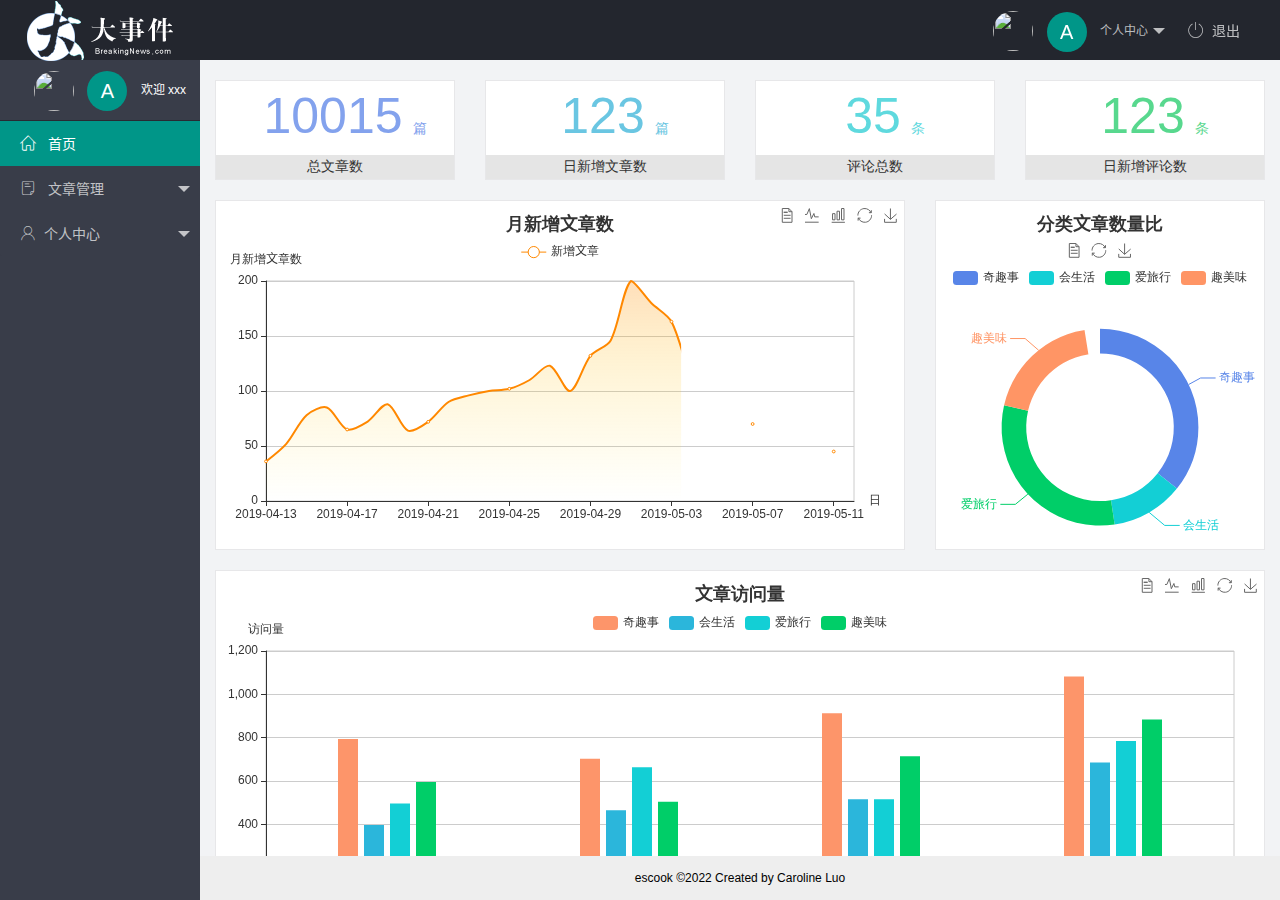
==== commit 32547c33: "完成了个人中心的功能开发" ====
--- a/index.html
+++ b/index.html
@@ -30,9 +30,11 @@
               个人中心
             </a>
             <dl class="layui-nav-child">
-              <dd><a href="">基本资料</a></dd>
-              <dd><a href="">更换头像</a></dd>
-              <dd><a href="">重置密码</a></dd>
+              <dd><a href="./user/user_info.html" target="fm">基本资料</a></dd>
+              <dd>
+                <a href="./user/user_avatar.html" target="fm">更换头像</a>
+              </dd>
+              <dd><a href="./user/user_pwd.html" target="fm">重置密码</a></dd>
             </dl>
           </li>
           <li class="layui-nav-item" lay-header-event="menuRight" lay-unselect>
@@ -90,7 +92,7 @@
               </dl>
             </li>
             <li class="layui-nav-item">
-              <a href="javascript:;">
+              <a href="./user/user_info.html" target="fm">
                 <span class="iconfont icon-user"></span>个人中心</a
               >
               <dl class="layui-nav-child">
@@ -101,13 +103,13 @@
                   >
                 </dd>
                 <dd>
-                  <a href="javascript:;">
+                  <a href="./user/user_avatar.html" target="fm">
                     <i class="layui-icon layui-icon-app"></i>
                     更换头像</a
                   >
                 </dd>
                 <dd>
-                  <a href="javascript:;">
+                  <a href="./user/user_pwd.html" target="fm">
                     <i class="layui-icon layui-icon-app"></i>
                     重置密码</a
                   >
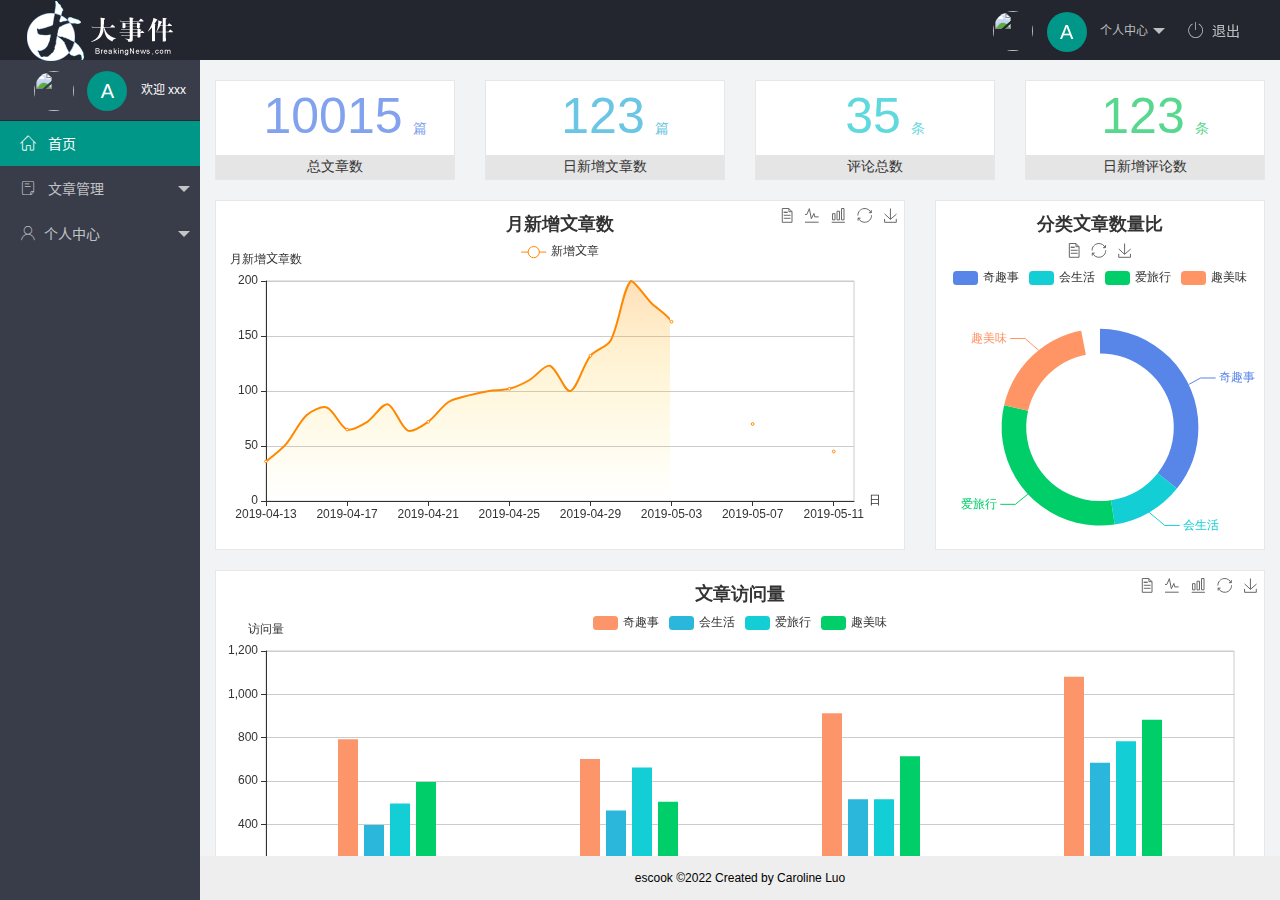
==== commit b740ac1d: "完成文章管理相关功能的开发" ====
--- a/index.html
+++ b/index.html
@@ -72,19 +72,19 @@
               >
               <dl class="layui-nav-child">
                 <dd>
-                  <a href="javascript:;">
+                  <a href="./article/art_cate.html" target="fm">
                     <i class="layui-icon layui-icon-app"></i>
                     文章类别</a
                   >
                 </dd>
                 <dd>
-                  <a href="javascript:;">
+                  <a href="./article/art_list.html" target="fm">
                     <i class="layui-icon layui-icon-app"></i>
                     文章列表</a
                   >
                 </dd>
                 <dd>
-                  <a href="javascript:;">
+                  <a href="./article/art_pub.html" target="fm">
                     <i class="layui-icon layui-icon-app"></i>
                     发布文章</a
                   >
@@ -92,12 +92,12 @@
               </dl>
             </li>
             <li class="layui-nav-item">
-              <a href="./user/user_info.html" target="fm">
+              <a href="javascript:;" target="fm">
                 <span class="iconfont icon-user"></span>个人中心</a
               >
               <dl class="layui-nav-child">
                 <dd>
-                  <a href="javascript:;">
+                  <a href="./user/user_info.html" target="fm">
                     <i class="layui-icon layui-icon-app"></i>
                     基本资料</a
                   >
